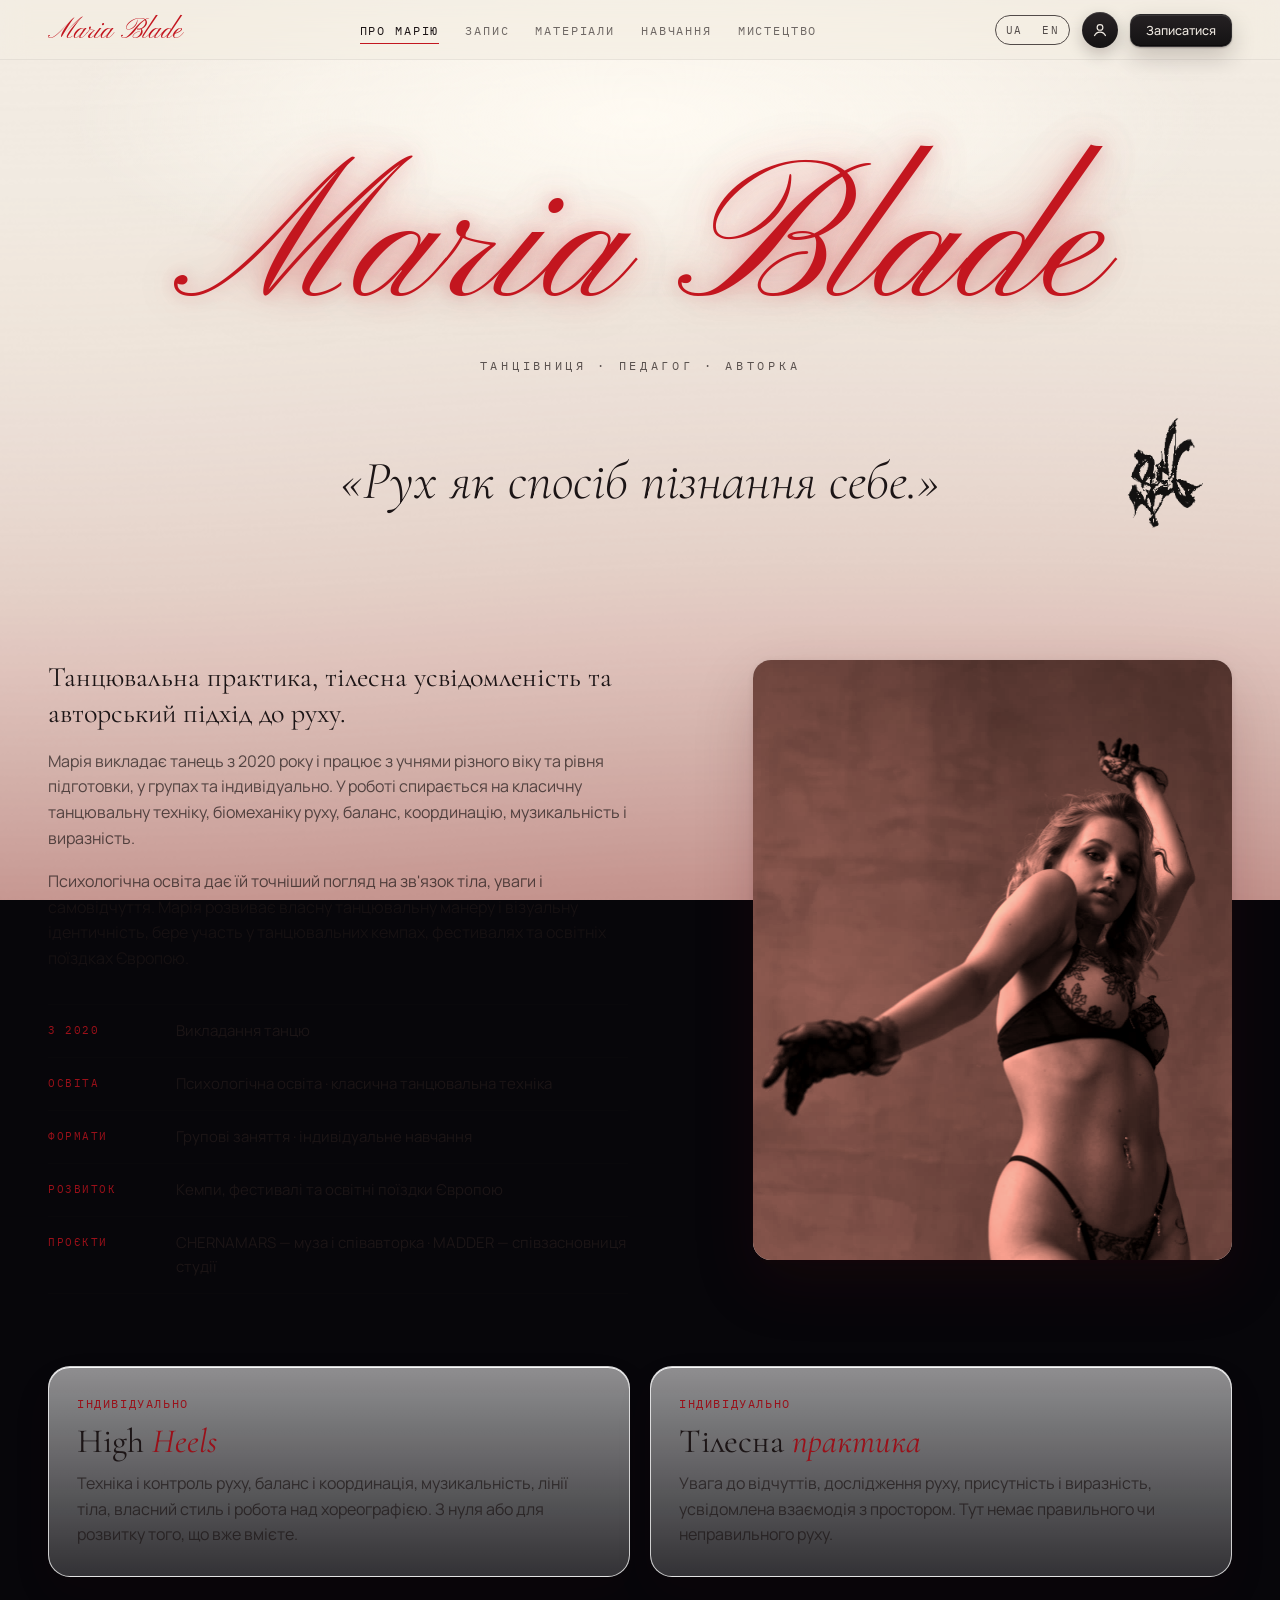
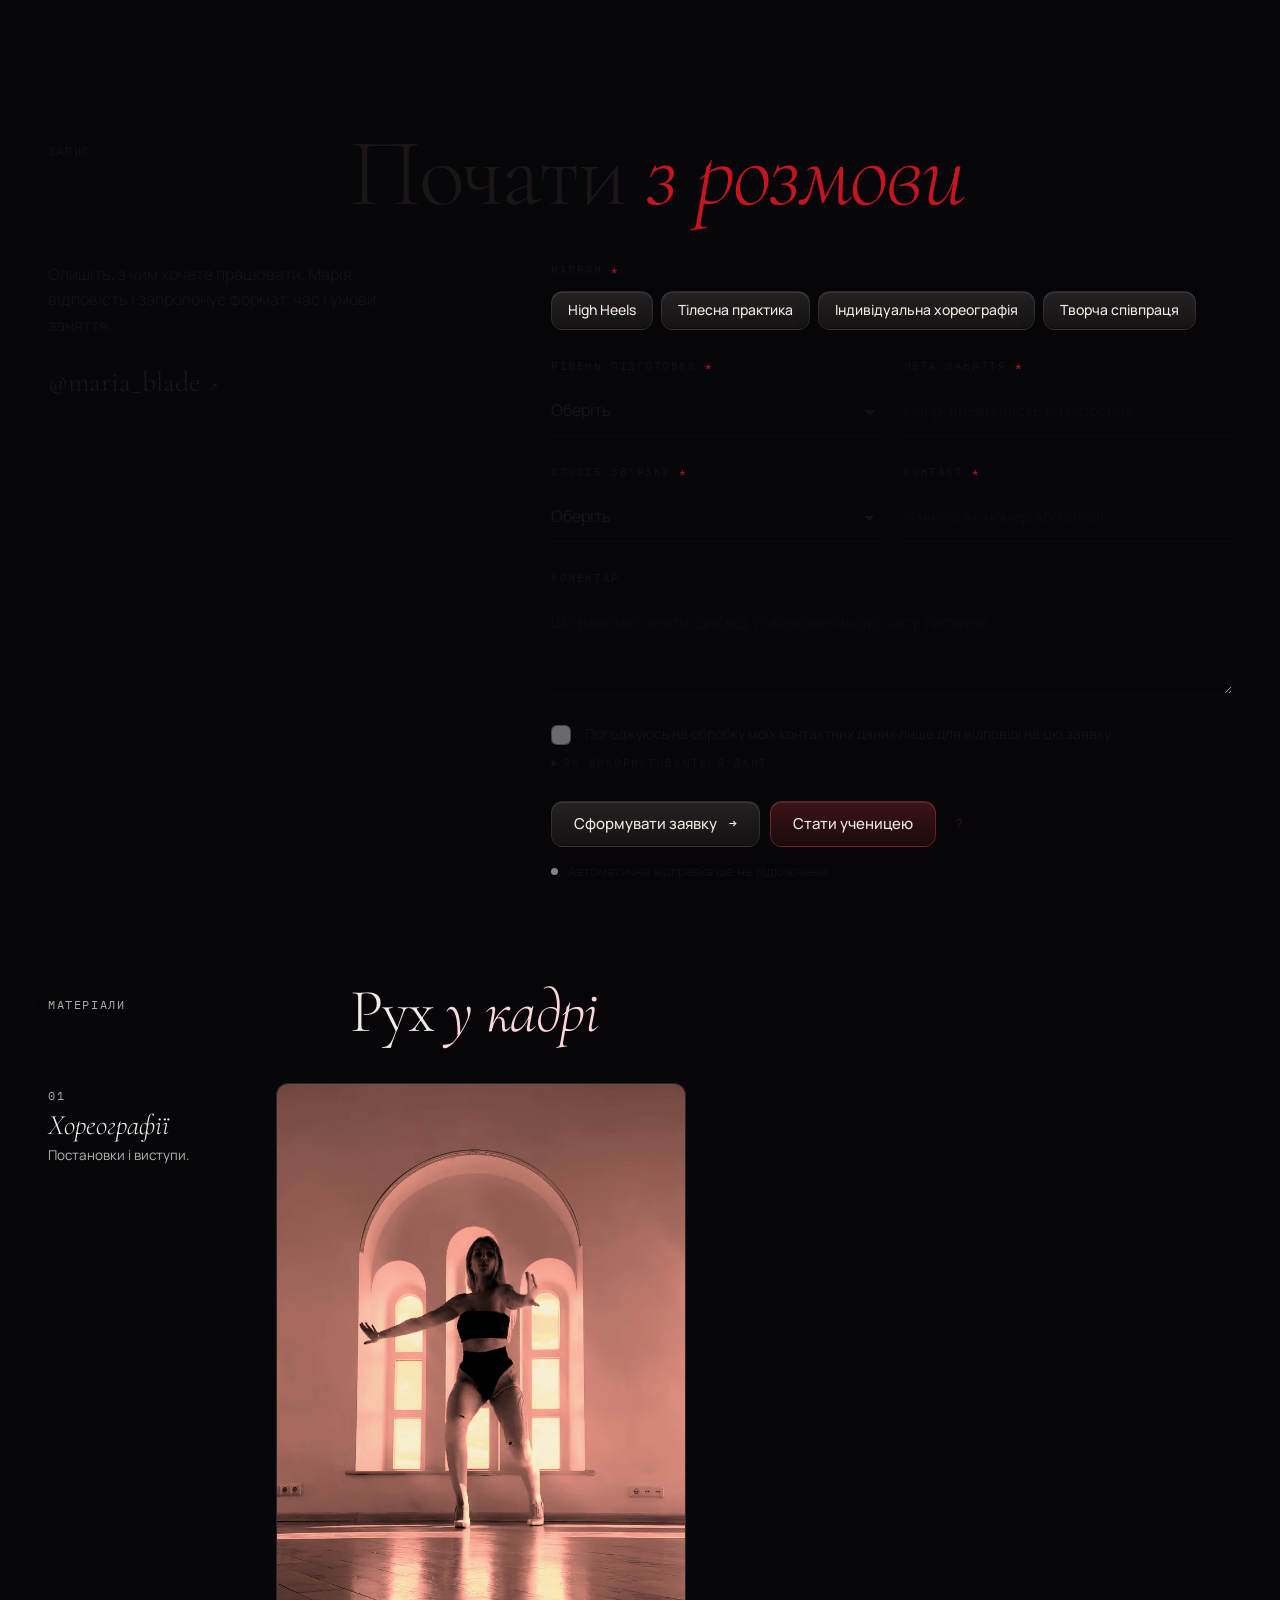
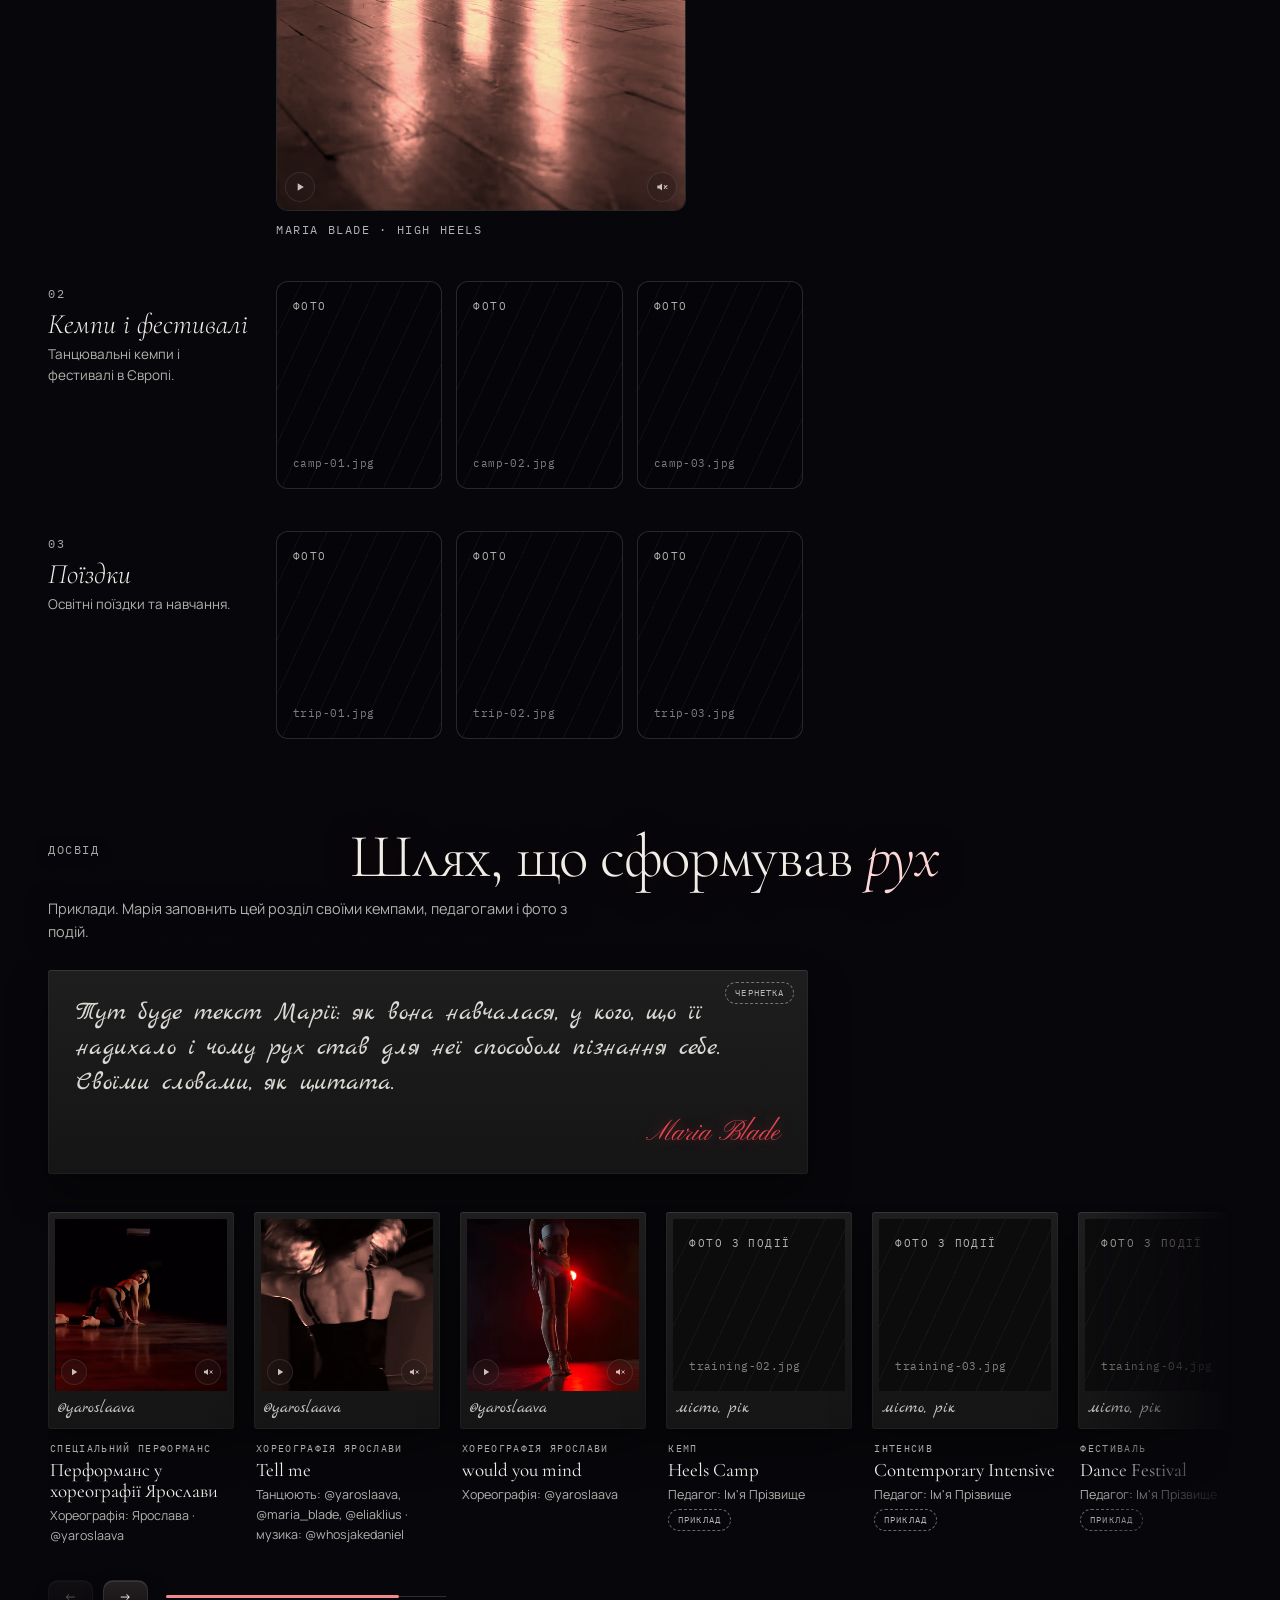
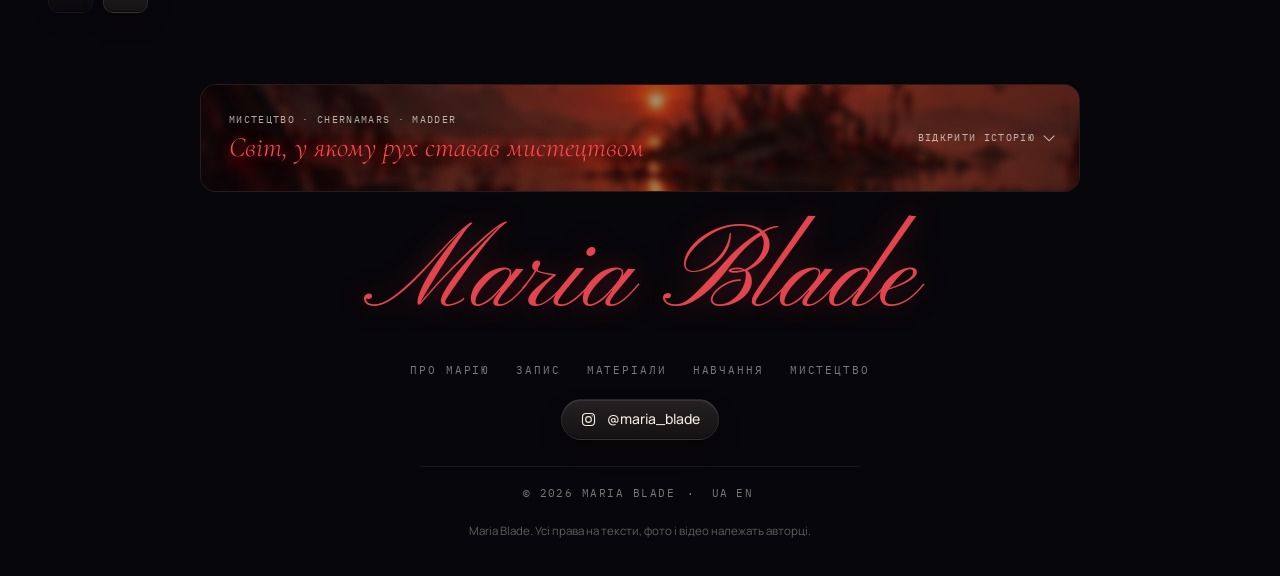
==== uk/index.html @ 369a650c "Port the prototype to a static bilingual site (/uk/, /en/) Splits the single-page prototype into two" ====
<!doctype html>
<html lang="uk">
<head>
<meta charset="utf-8">
<meta name="viewport" content="width=device-width,initial-scale=1,viewport-fit=cover">
<title>Maria Blade — рух як спосіб пізнання себе</title>
<meta name="description" content="Maria Blade — танцювальна практика, High Heels, тілесна усвідомленість та авторський підхід до руху.">
<link rel="canonical" href="https://mariablade.com/uk/">
<link rel="alternate" hreflang="uk" href="https://mariablade.com/uk/">
<link rel="alternate" hreflang="en" href="https://mariablade.com/en/">
<link rel="alternate" hreflang="x-default" href="https://mariablade.com/uk/">
<meta property="og:type" content="website">
<meta property="og:site_name" content="Maria Blade">
<meta property="og:title" content="Maria Blade — рух як спосіб пізнання себе">
<meta property="og:description" content="Танцювальна практика, High Heels, тілесна усвідомленість та авторський підхід до руху.">
<meta property="og:image" content="https://mariablade.com/assets/images/portrait.jpg">
<meta property="og:url" content="https://mariablade.com/uk/">
<meta property="og:locale" content="uk_UA">
<meta property="og:locale:alternate" content="en_US">
<meta name="twitter:card" content="summary_large_image">
<link rel="icon" href="/favicon.svg" type="image/svg+xml">
<link rel="alternate icon" href="/favicon.ico">
<link rel="apple-touch-icon" href="/apple-touch-icon.png">
<link rel="manifest" href="/site.webmanifest">
<link rel="preconnect" href="https://fonts.googleapis.com">
<link rel="preconnect" href="https://fonts.gstatic.com" crossorigin>
<link rel="stylesheet" href="https://fonts.googleapis.com/css2?family=Pinyon+Script&family=Marck+Script&family=Cormorant+Garamond:ital,wght@0,300;0,400;0,500;1,300;1,400&family=Manrope:wght@300;400;500;600&family=IBM+Plex+Mono:wght@400;500&display=swap">
<link rel="stylesheet" href="/assets/css/style.css">
<script>document.documentElement.classList.add("js-loading");setTimeout(function(){var d=document.documentElement;if(d.classList.contains("js-loading")){d.classList.remove("js-loading");d.classList.add("loaded");}},6500);</script>
</head>
<body>
<div class="loader" id="loader" aria-hidden="true"><div class="ld-name">Maria Blade</div><div class="ld-sub">The body as an art form</div><div class="ld-line"><i></i></div></div>
<div id="bg" aria-hidden="true"><canvas id="bgc"></canvas></div>
<a class="skip" href="#main">Перейти до змісту</a>

<header class="nav" id="nav" data-tone="light">
  <div class="wrap">
    <a class="brand" href="#top">Maria Blade</a>
    <nav aria-label="Головна навігація">
      <ul id="menu">
        <li><a href="#about">Про Марію</a></li>
        <li><a href="#booking">Запис</a></li>
        <li><a href="#materials">Матеріали</a></li>
        <li><a href="#training">Навчання</a></li>
        <li><a href="#art">Мистецтво</a></li>
      </ul>
    </nav>
    <div class="nav-right">
      <div class="lang" role="group" aria-label="Language">
        <a href="/uk/" aria-current="true">UA</a>
        <a href="/en/" aria-current="false">EN</a>
      </div>
      <button class="avatar-btn" id="avatarBtn" type="button" aria-haspopup="dialog" aria-label="Акаунт"></button>
      <a class="glass sm cta-glow" href="#booking"><span class="long">Записатися</span><span class="short">Запис</span></a>
      <button class="menu-btn" id="menuBtn" type="button" aria-expanded="false" aria-controls="menu" aria-label="Меню"><span></span><span></span></button>
    </div>
  </div>
</header>

<main id="main">
  <!-- IVORY -->
  <div class="z-ivory" id="top">
    <section class="hero" aria-labelledby="h-name">
      <div class="wrap">
        <h1 class="name" id="h-name" data-text="Maria Blade">Maria Blade</h1>
        <p class="tagline">Танцівниця · педагог · авторка</p>
      </div>
    </section>

    <section class="about" id="about" aria-labelledby="h-name">
      <div class="wrap about-grid">
        <p class="quote">«Рух як спосіб пізнання себе.»</p>
        <img class="sigil" src="/assets/images/sigil.png" width="243" height="341" alt="" aria-hidden="true">
        <div class="bio">
          <p class="lead-p">Танцювальна практика, тілесна усвідомленість та авторський підхід до руху.</p>
          <p>Марія викладає танець з 2020 року і працює з учнями різного віку та рівня підготовки, у групах та індивідуально. У роботі спирається на класичну танцювальну техніку, біомеханіку руху, баланс, координацію, музикальність і виразність.</p>
          <p>Психологічна освіта дає їй точніший погляд на зв'язок тіла, уваги і самовідчуття. Марія розвиває власну танцювальну манеру і візуальну ідентичність, бере участь у танцювальних кемпах, фестивалях та освітніх поїздках Європою.</p>
        </div>
        <figure class="portrait"><img class="tint" src="/assets/images/portrait.jpg?v=2" width="960" height="1200" loading="lazy" alt="Марія в танцювальній позі, одна рука піднята над головою, друга витягнута вбік, на руках мереживні рукавички"></figure>
        <dl class="facts">
          <div><dt>з 2020</dt><dd>Викладання танцю</dd></div>
          <div><dt>Освіта</dt><dd>Психологічна освіта · класична танцювальна техніка</dd></div>
          <div><dt>Формати</dt><dd>Групові заняття · індивідуальне навчання</dd></div>
          <div><dt>Розвиток</dt><dd>Кемпи, фестивалі та освітні поїздки Європою</dd></div>
          <div><dt>Проєкти</dt><dd>CHERNAMARS — муза і співавторка · MADDER — співзасновниця студії</dd></div>
        </dl>
        <div class="practices">
          <article class="practice">
            <span class="mono" style="color:var(--scarlet-deep)">Індивідуально</span>
            <h3>High <em>Heels</em></h3>
            <p>Техніка і контроль руху, баланс і координація, музикальність, лінії тіла, власний стиль і робота над хореографією. З нуля або для розвитку того, що вже вмієте.</p>
          </article>
          <article class="practice">
            <span class="mono" style="color:var(--scarlet-deep)">Індивідуально</span>
            <h3>Тілесна <em>практика</em></h3>
            <p>Увага до відчуттів, дослідження руху, присутність і виразність, усвідомлена взаємодія з простором. Тут немає правильного чи неправильного руху.</p>
          </article>
        </div>
      </div>
    </section>

    <section class="booking" id="booking" aria-labelledby="h-book">
      <div class="wrap">
        <div class="head">
          <span class="mono">Запис</span>
          <h2 id="h-book">Почати <em>з розмови</em></h2>
        </div>
        <div class="book-grid">
          <aside class="book-side">
            <p>Опишіть, з чим хочете працювати. Марія відповість і запропонує формат, час і умови заняття.</p>
            <a class="ig" href="https://www.instagram.com/maria_blade/" target="_blank" rel="noopener">@maria_blade <span class="mono">↗</span></a>
            <div class="revs" id="pubRevs" hidden></div>
          </aside>
          <div class="book-form">
            <form id="bookForm" novalidate>
              <fieldset class="field" id="f-direction">
                <legend><span>Напрям</span> <span class="req">*</span></legend>
                <div class="chips">
                  <label><input type="radio" name="direction" id="dir-heels" value="heels"><span class="glass">High Heels</span></label>
                  <label><input type="radio" name="direction" id="dir-body" value="body"><span class="glass">Тілесна практика</span></label>
                  <label><input type="radio" name="direction" id="dir-choreo" value="choreo"><span class="glass">Індивідуальна хореографія</span></label>
                  <label><input type="radio" name="direction" id="dir-collab" value="collab"><span class="glass">Творча співпраця</span></label>
                </div>
                <div class="err" id="e-direction" role="alert"></div>
              </fieldset>
              <div class="row2">
                <div class="field" id="f-level">
                  <label class="lbl" for="level"><span>Рівень підготовки</span> <span class="req">*</span></label>
                  <select id="level" name="level">
                    <option value="">Оберіть</option>
                    <option value="zero">Починаю з нуля</option>
                    <option value="some">Є трохи досвіду</option>
                    <option value="exp">Танцюю регулярно</option>
                    <option value="pro">Професійно</option>
                  </select>
                  <div class="err" id="e-level" role="alert"></div>
                </div>
                <div class="field" id="f-goal">
                  <label class="lbl" for="goal"><span>Мета заняття</span> <span class="req">*</span></label>
                  <input type="text" id="goal" name="goal" maxlength="160" autocomplete="off" placeholder="Напр. впевненість на підборах">
                  <div class="err" id="e-goal" role="alert"></div>
                </div>
              </div>
              <div class="row2">
                <div class="field" id="f-method">
                  <label class="lbl" for="method"><span>Спосіб зв'язку</span> <span class="req">*</span></label>
                  <select id="method" name="method">
                    <option value="">Оберіть</option>
                    <option value="instagram">Instagram</option>
                    <option value="telegram">Telegram</option>
                    <option value="whatsapp">WhatsApp</option>
                    <option value="email">Email</option>
                  </select>
                  <div class="err" id="e-method" role="alert"></div>
                </div>
                <div class="field" id="f-contact">
                  <label class="lbl" for="contact"><span>Контакт</span> <span class="req">*</span></label>
                  <input type="text" id="contact" name="contact" maxlength="120" autocomplete="off" placeholder="@нікнейм, номер або email">
                  <div class="err" id="e-contact" role="alert"></div>
                </div>
              </div>
              <div class="field" id="f-comment">
                <label class="lbl" for="comment">Коментар</label>
                <textarea id="comment" name="comment" maxlength="1000" rows="3" placeholder="Що важливо знати: досвід, побажання щодо часу, питання"></textarea>
              </div>
              <div class="field" id="f-consent">
                <label class="consent" for="consent">
                  <input type="checkbox" id="consent" name="consent">
                  <span>Погоджуюсь на обробку моїх контактних даних лише для відповіді на цю заявку.</span>
                </label>
                <details class="privacy"><summary>Як використовуються дані</summary><p>Форма збирає тільки те, що потрібно для відповіді: напрям, рівень, мету, контакт і коментар. Дані не передаються третім особам і не використовуються для розсилок.</p></details>
                <div class="err" id="e-consent" role="alert"></div>
              </div>
              <div class="form-foot">
                <div class="foot-btns">
                  <button class="glass" type="submit" id="submitBtn"><span>Сформувати заявку</span><span class="arr">→</span></button>
                  <span class="join">
                    <button class="glass join-btn" type="button" id="joinBtn"><span>Стати ученицею</span></button>
                    <button class="q-btn" type="button" id="joinQ" aria-expanded="false" aria-controls="joinInfo" aria-label="Що означає бути ученицею">?</button>
                  </span>
                </div>
                <span class="status-note"><i></i><span>Автоматична відправка ще не підключена</span></span>
                <div class="join-info" id="joinInfo" hidden>
                  <h4>Що означає бути ученицею Марії</h4>
                  <ul>
                    <li>Бути частиною дружнього колективу, де танець вивчають як спосіб самовираження душі й тіла.</li>
                    <li>Доступ до навчальних матеріалів Марії: кожен матеріал вона відкриває особисто.</li>
                    <li>Особистий профіль з історією занять, швидкий запис на вільні дати і прямий зв'язок з Марією.</li>
                  </ul>
                </div>
              </div>
            </form>
            <div class="result" id="result" hidden tabindex="-1" aria-live="polite">
              <span class="mono" style="color:var(--scarlet-deep)">Заявку сформовано · не відправлено</span>
              <h3>Залишився один крок</h3>
              <p>Канал доставки заявок ще налаштовується.</p>
              <pre id="msg"></pre>
              <div class="acts">
                <button class="glass" type="button" id="copyBtn">Скопіювати текст</button>
                <a class="glass" href="https://www.instagram.com/maria_blade/" target="_blank" rel="noopener">Відкрити Instagram</a>
                <button class="glass" type="button" id="editBtn">Змінити заявку</button>
                <span class="copied" id="copied" aria-live="polite"></span>
              </div>
            </div>
          </div>
        </div>
      </div>
    </section>
  </div>

  <!-- BLOOD -->
  <section class="materials z-blood soak" id="materials" aria-labelledby="h-mat">
    <div class="wrap">
      <div class="head sm">
        <span class="mono">Матеріали</span>
        <h2 id="h-mat">Рух <em>у кадрі</em></h2>
      </div>

      <div class="group">
        <div class="g-head"><span class="mono" style="opacity:.7">01</span><h3>Хореографії</h3><p>Постановки і виступи.</p></div>
        <div class="g-body vids">
          <figure>
            <div class="frame v916 vid">
              <div class="ph"><span class="mono">Відео</span><span class="mono file">dance-heels.mp4</span></div>
              <video muted loop playsinline preload="metadata" class="tint" poster="/assets/images/dance-heels-poster.jpg" aria-label="Марія танцює High Heels у залі з арковими вікнами">
                <source src="/assets/video/dance-heels.mp4" type="video/mp4">
                <source src="/assets/video/dance-heels.webm" type="video/webm">
              </video>
              <div class="vid-ui"><button type="button" class="vbtn" data-act="play" aria-label="Пауза"><svg class="i-a" viewBox="0 0 24 24" aria-hidden="true"><path fill="currentColor" d="M8 5.5v13l10.5-6.5z"/></svg><svg class="i-b" viewBox="0 0 24 24" aria-hidden="true"><path fill="currentColor" d="M7 5h3.5v14H7zM13.5 5H17v14h-3.5z"/></svg></button><button type="button" class="vbtn" data-act="sound" aria-label="Увімкнути звук"><svg class="i-a" viewBox="0 0 24 24" fill="none" stroke="currentColor" stroke-width="1.8" stroke-linecap="round" aria-hidden="true"><path d="M4 9.5v5h3.5L12 18V6L7.5 9.5z" fill="currentColor" stroke="none"/><path d="M16 9.5l4.5 5M20.5 9.5l-4.5 5"/></svg><svg class="i-b" viewBox="0 0 24 24" fill="none" stroke="currentColor" stroke-width="1.8" stroke-linecap="round" aria-hidden="true"><path d="M4 9.5v5h3.5L12 18V6L7.5 9.5z" fill="currentColor" stroke="none"/><path d="M15.5 9a4 4 0 010 6M18 6.5a7.5 7.5 0 010 11"/></svg></button></div>
            </div>
            <figcaption class="cap"><span class="mono">Maria Blade · High Heels</span></figcaption>
          </figure>
        </div>
      </div>

      <div class="group">
        <div class="g-head"><span class="mono" style="opacity:.7">02</span><h3>Кемпи і фестивалі</h3><p>Танцювальні кемпи і фестивалі в Європі.</p></div>
        <div class="g-body photos">
          <figure class="frame p1"><img src="/assets/images/camp-01.jpg" alt="" loading="lazy"><div class="ph"><span class="mono">Фото</span><span class="mono file">camp-01.jpg</span></div></figure>
          <figure class="frame p2"><img src="/assets/images/camp-02.jpg" alt="" loading="lazy"><div class="ph"><span class="mono">Фото</span><span class="mono file">camp-02.jpg</span></div></figure>
          <figure class="frame p3"><img src="/assets/images/camp-03.jpg" alt="" loading="lazy"><div class="ph"><span class="mono">Фото</span><span class="mono file">camp-03.jpg</span></div></figure>
        </div>
      </div>

      <div class="group">
        <div class="g-head"><span class="mono" style="opacity:.7">03</span><h3>Поїздки</h3><p>Освітні поїздки та навчання.</p></div>
        <div class="g-body photos">
          <figure class="frame p2"><img src="/assets/images/trip-01.jpg" alt="" loading="lazy"><div class="ph"><span class="mono">Фото</span><span class="mono file">trip-01.jpg</span></div></figure>
          <figure class="frame p1"><img src="/assets/images/trip-02.jpg" alt="" loading="lazy"><div class="ph"><span class="mono">Фото</span><span class="mono file">trip-02.jpg</span></div></figure>
          <figure class="frame p3"><img src="/assets/images/trip-03.jpg" alt="" loading="lazy"><div class="ph"><span class="mono">Фото</span><span class="mono file">trip-03.jpg</span></div></figure>
        </div>
      </div>
    </div>
  </section>

  <section class="training z-blood" id="training" aria-labelledby="h-train">
    <div class="wrap">
      <div class="head sm">
        <span class="mono">Досвід</span>
        <h2 id="h-train">Шлях, що сформував <em>рух</em></h2>
      </div>
      <p class="train-note">Приклади. Марія заповнить цей розділ своїми кемпами, педагогами і фото з подій.</p>
      <figure class="pol-quote"><span class="ex">чернетка</span><blockquote>Тут буде текст Марії: як вона навчалася, у кого, що її надихало і чому рух став для неї способом пізнання себе. Своїми словами, як цитата.</blockquote><figcaption>Maria Blade</figcaption></figure>
      <ul class="ribbon" id="ribbon" tabindex="0" aria-label="Досвід: стрічка подій">
          <li class="pol-card">
            <figure class="polaroid">
              <div class="pol-photo frame vid">
                <div class="ph"><span class="mono">Відео</span><span class="mono file">hero.mp4</span></div>
                <video muted loop playsinline preload="metadata" poster="/assets/images/hero-poster.jpg" aria-label="Марія танцює в партері на темній сцені з червоним світлом">
                  <source src="/assets/video/hero.mp4" type="video/mp4">
                  <source src="/assets/video/hero.webm" type="video/webm">
                </video>
                <div class="vid-ui"><button type="button" class="vbtn" data-act="play" aria-label="Пауза"><svg class="i-a" viewBox="0 0 24 24" aria-hidden="true"><path fill="currentColor" d="M8 5.5v13l10.5-6.5z"/></svg><svg class="i-b" viewBox="0 0 24 24" aria-hidden="true"><path fill="currentColor" d="M7 5h3.5v14H7zM13.5 5H17v14h-3.5z"/></svg></button><button type="button" class="vbtn" data-act="sound" aria-label="Увімкнути звук"><svg class="i-a" viewBox="0 0 24 24" fill="none" stroke="currentColor" stroke-width="1.8" stroke-linecap="round" aria-hidden="true"><path d="M4 9.5v5h3.5L12 18V6L7.5 9.5z" fill="currentColor" stroke="none"/><path d="M16 9.5l4.5 5M20.5 9.5l-4.5 5"/></svg><svg class="i-b" viewBox="0 0 24 24" fill="none" stroke="currentColor" stroke-width="1.8" stroke-linecap="round" aria-hidden="true"><path d="M4 9.5v5h3.5L12 18V6L7.5 9.5z" fill="currentColor" stroke="none"/><path d="M15.5 9a4 4 0 010 6M18 6.5a7.5 7.5 0 010 11"/></svg></button></div>
              </div>
              <figcaption class="pol-hand">@yaroslaava</figcaption>
            </figure>
            <div class="pol-meta"><span class="mono">Спеціальний перформанс</span><h3>Перформанс у хореографії Ярослави</h3><p>Хореографія: Ярослава · @yaroslaava</p></div>
          </li>
          <li class="pol-card">
            <figure class="polaroid">
              <div class="pol-photo frame vid">
                <div class="ph"><span class="mono">Відео</span><span class="mono file">tell-me.mp4</span></div>
                <video muted loop playsinline preload="none" class="tint" poster="/assets/images/tell-me-poster.jpg" aria-label="Тріо танцює хореографію Ярослави в залі з теплим світлом">
                  <source src="/assets/video/tell-me.mp4" type="video/mp4">
                  <source src="/assets/video/tell-me.webm" type="video/webm">
                </video>
                <div class="vid-ui"><button type="button" class="vbtn" data-act="play" aria-label="Пауза"><svg class="i-a" viewBox="0 0 24 24" aria-hidden="true"><path fill="currentColor" d="M8 5.5v13l10.5-6.5z"/></svg><svg class="i-b" viewBox="0 0 24 24" aria-hidden="true"><path fill="currentColor" d="M7 5h3.5v14H7zM13.5 5H17v14h-3.5z"/></svg></button><button type="button" class="vbtn" data-act="sound" aria-label="Увімкнути звук"><svg class="i-a" viewBox="0 0 24 24" fill="none" stroke="currentColor" stroke-width="1.8" stroke-linecap="round" aria-hidden="true"><path d="M4 9.5v5h3.5L12 18V6L7.5 9.5z" fill="currentColor" stroke="none"/><path d="M16 9.5l4.5 5M20.5 9.5l-4.5 5"/></svg><svg class="i-b" viewBox="0 0 24 24" fill="none" stroke="currentColor" stroke-width="1.8" stroke-linecap="round" aria-hidden="true"><path d="M4 9.5v5h3.5L12 18V6L7.5 9.5z" fill="currentColor" stroke="none"/><path d="M15.5 9a4 4 0 010 6M18 6.5a7.5 7.5 0 010 11"/></svg></button></div>
              </div>
              <figcaption class="pol-hand">@yaroslaava</figcaption>
            </figure>
            <div class="pol-meta"><span class="mono">Хореографія Ярослави</span><h3>Tell me</h3><p>Танцюють: @yaroslaava, @maria_blade, @eliaklius · музика: @whosjakedaniel</p></div>
          </li>
          <li class="pol-card">
            <figure class="polaroid">
              <div class="pol-photo frame vid">
                <div class="ph"><span class="mono">Відео</span><span class="mono file">would-you-mind.mp4</span></div>
                <video muted loop playsinline preload="none" poster="/assets/images/would-you-mind-poster.jpg" aria-label="Хореографія Ярослави на темній сцені в червоному світлі">
                  <source src="/assets/video/would-you-mind.mp4" type="video/mp4">
                  <source src="/assets/video/would-you-mind.webm" type="video/webm">
                </video>
                <div class="vid-ui"><button type="button" class="vbtn" data-act="play" aria-label="Пауза"><svg class="i-a" viewBox="0 0 24 24" aria-hidden="true"><path fill="currentColor" d="M8 5.5v13l10.5-6.5z"/></svg><svg class="i-b" viewBox="0 0 24 24" aria-hidden="true"><path fill="currentColor" d="M7 5h3.5v14H7zM13.5 5H17v14h-3.5z"/></svg></button><button type="button" class="vbtn" data-act="sound" aria-label="Увімкнути звук"><svg class="i-a" viewBox="0 0 24 24" fill="none" stroke="currentColor" stroke-width="1.8" stroke-linecap="round" aria-hidden="true"><path d="M4 9.5v5h3.5L12 18V6L7.5 9.5z" fill="currentColor" stroke="none"/><path d="M16 9.5l4.5 5M20.5 9.5l-4.5 5"/></svg><svg class="i-b" viewBox="0 0 24 24" fill="none" stroke="currentColor" stroke-width="1.8" stroke-linecap="round" aria-hidden="true"><path d="M4 9.5v5h3.5L12 18V6L7.5 9.5z" fill="currentColor" stroke="none"/><path d="M15.5 9a4 4 0 010 6M18 6.5a7.5 7.5 0 010 11"/></svg></button></div>
              </div>
              <figcaption class="pol-hand">@yaroslaava</figcaption>
            </figure>
            <div class="pol-meta"><span class="mono">Хореографія Ярослави</span><h3>would you mind</h3><p>Хореографія: @yaroslaava</p></div>
          </li>
          <li class="pol-card">
            <figure class="polaroid"><div class="pol-photo frame"><img src="/assets/images/training-02.jpg" alt="" loading="lazy"><div class="ph"><span class="mono">Фото з події</span><span class="mono file">training-02.jpg</span></div></div><figcaption class="pol-hand">місто, рік</figcaption></figure>
            <div class="pol-meta"><span class="mono">Кемп</span><h3>Heels Camp</h3><p>Педагог: Ім'я Прізвище</p><span class="ex">приклад</span></div>
          </li>
          <li class="pol-card">
            <figure class="polaroid"><div class="pol-photo frame"><img src="/assets/images/training-03.jpg" alt="" loading="lazy"><div class="ph"><span class="mono">Фото з події</span><span class="mono file">training-03.jpg</span></div></div><figcaption class="pol-hand">місто, рік</figcaption></figure>
            <div class="pol-meta"><span class="mono">Інтенсив</span><h3>Contemporary Intensive</h3><p>Педагог: Ім'я Прізвище</p><span class="ex">приклад</span></div>
          </li>
          <li class="pol-card">
            <figure class="polaroid"><div class="pol-photo frame"><img src="/assets/images/training-04.jpg" alt="" loading="lazy"><div class="ph"><span class="mono">Фото з події</span><span class="mono file">training-04.jpg</span></div></div><figcaption class="pol-hand">місто, рік</figcaption></figure>
            <div class="pol-meta"><span class="mono">Фестиваль</span><h3>Dance Festival</h3><p>Педагог: Ім'я Прізвище</p><span class="ex">приклад</span></div>
          </li>
          <li class="pol-card">
            <figure class="polaroid"><div class="pol-photo frame"><img src="/assets/images/training-05.jpg" alt="" loading="lazy"><div class="ph"><span class="mono">Фото з події</span><span class="mono file">training-05.jpg</span></div></div><figcaption class="pol-hand">місто, рік</figcaption></figure>
            <div class="pol-meta"><span class="mono">Майстер-клас</span><h3>Floor Work Masterclass</h3><p>Педагог: Ім'я Прізвище</p><span class="ex">приклад</span></div>
          </li>
      </ul>
      <div class="ribbon-ctl">
        <button type="button" class="glass sm" id="rbPrev" aria-label="Назад">←</button>
        <button type="button" class="glass sm" id="rbNext" aria-label="Далі">→</button>
        <span class="ribbon-bar" aria-hidden="true"><i id="rbBar"></i></span>
      </div>
    </div>
  </section>


  <!-- COSMOS -->
  <div class="cosmos z-cosmos">
    <section class="art" id="art" aria-labelledby="bandTitle">
      <div class="wrap">
        <div class="art-card" id="artCard">
        <button class="band" id="band" type="button" aria-expanded="false" aria-controls="artPanel">
          <span class="band-bg" id="bandBg" aria-hidden="true"></span>
          <span class="band-in">
            <span class="band-txt"><span class="mono">Мистецтво · CHERNAMARS · MADDER</span>
            <span class="band-title" id="bandTitle">Світ, у якому рух ставав мистецтвом</span></span>
            <span class="band-hint mono"><span id="bandHint">Відкрити історію</span><i></i></span>
          </span>
        </button>
        <div class="panel" id="artPanel">
          <div class="panel-clip">
            <div class="panel-in">
              <div class="story">
                <div class="story-text">
                  <p class="lead-p">Марія була музою і співавторкою мистецтва CHERNAMARS, а згодом стала співзасновницею студії MADDER.</p>
                  <p>CHERNAMARS — художній всесвіт марсіанського футуризму. Разом з автором проєкту Марія уявляла, яким може бути той світ: його люди, їхні вірування і філософія, мистецтво, танці і сам спосіб рухатися. Частина цієї візуальної мови живе на її тілі, у татуюваннях, кожне з яких має власний унікальний дизайн.</p>
                  <p>У студії MADDER концепція отримувала тіло в реальному світі: перформанси, татуювання, підготовка проєктів і системна робота над тим, щоб ідея ставала дедалі відчутнішою. Червоне і чорне, чуттєвість, відчуття гармонії, природи і духовного виміру людини: смак Марії багато в чому визначив характер цих проєктів.</p>
                  <p>Цей досвід став для неї творчою школою: мислити образом і системою одночасно та працювати з концепцією, простором і тілом як з єдиним матеріалом.</p>
                </div>
                <ul class="thumbs" aria-label="Фото з проєктів">
                  <li><button type="button" class="thumb" data-full="/assets/images/chapter-01.jpg" data-i="0"><img src="/assets/images/chapter-01-thumb.jpg" width="480" height="714" loading="lazy" alt="Марія на колінах на червоному тлі, тіло вкрите чорно-червоним гримом, навколо чорні волокна, схожі на крила"><span class="mono">01</span></button></li>
                  <li><button type="button" class="thumb" data-full="/assets/images/chapter-02.jpg" data-i="1"><img src="/assets/images/chapter-02-thumb.jpg" width="480" height="640" loading="lazy" alt="Колаж: Марія з татуюваннями серед червоних рослин під марсіанським небом з двома місяцями"><span class="mono">02</span></button></li>
                  <li><button type="button" class="thumb" data-full="/assets/images/chapter-03.jpg" data-i="2"><img src="/assets/images/chapter-03-thumb.jpg" width="480" height="640" loading="lazy" alt="Марія в чорній скульптурній масці з шипами на червоному тлі, над нею логотип MADDER"><span class="mono">03</span></button></li>
                </ul>
                <div class="grew">
                  <span class="mono">Що виросло з цього досвіду</span>
                  <div class="genres"><span>модні вистави</span><span>постановка шоу</span><span>інсталяції з рухом тіла</span><span>філософське дослідження пластики</span></div>
                  <p>З цими ідеями Марія відкрита до творчих колаборацій.</p>
                  <a class="glass" href="#booking" id="collabLink"><span>Обговорити співпрацю</span><span class="arr">→</span></a>
                </div>
              </div>
            </div>
          </div>
        </div>
        </div>
        <dialog class="lb" id="lb">
          <figure><img id="lbImg" alt=""><figcaption id="lbCap"></figcaption></figure>
          <div class="lb-ui">
            <button type="button" class="glass sm" id="lbPrev" aria-label="Попереднє фото">←</button>
            <span class="mono" id="lbNum">1 / 3</span>
            <button type="button" class="glass sm" id="lbNext" aria-label="Наступне фото">→</button>
            <button type="button" class="glass sm" id="lbClose">Закрити</button>
          </div>
        </dialog>
      </div>
    </section>

    <footer>
      <div class="wrap foot">
        <p class="foot-name">Maria Blade</p>
        <nav class="foot-nav" aria-label="Навігація">
          <a href="#about">Про Марію</a>
          <a href="#booking">Запис</a>
          <a href="#materials">Матеріали</a>
          <a href="#training">Навчання</a>
          <a href="#art">Мистецтво</a>
        </nav>
        <a class="glass ig-btn" href="https://www.instagram.com/maria_blade/" target="_blank" rel="noopener">
          <svg viewBox="0 0 24 24" fill="none" stroke="currentColor" stroke-width="1.6" aria-hidden="true"><rect x="3.5" y="3.5" width="17" height="17" rx="5"/><circle cx="12" cy="12" r="4"/><circle cx="17.2" cy="6.8" r=".9" fill="currentColor" stroke="none"/></svg>
          <span>@maria_blade</span>
        </a>
        <div class="foot-meta">
          <span>© <span id="year">2026</span> Maria Blade</span><span aria-hidden="true">·</span>
          <span role="group" aria-label="Language"><a class="foot-lang" href="/uk/" aria-current="true">UA</a><a class="foot-lang" href="/en/" aria-current="false">EN</a></span>
        </div>
        <p class="proto">Maria Blade. Усі права на тексти, фото і відео належать авторці.</p>
      </div>
    </footer>
  </div>
</main>

<dialog class="dlg" id="acct" aria-labelledby="acctTitle"><div class="card mini dk"><button class="x-btn" type="button" data-a="close" aria-label="×"><svg viewBox="0 0 24 24" fill="none" stroke="currentColor" stroke-width="1.6" aria-hidden="true"><path d="M6 6l12 12M18 6L6 18"/></svg></button><div id="acctBody"></div></div></dialog>
<dialog class="dlg" id="prof"><div class="card sheet prof-sheet dk"><button class="x-btn" type="button" data-a="close" aria-label="×"><svg viewBox="0 0 24 24" fill="none" stroke="currentColor" stroke-width="1.6" aria-hidden="true"><path d="M6 6l12 12M18 6L6 18"/></svg></button><aside class="side" id="profSide"></aside><section class="main"><header class="main-head" id="profTitle"></header><div class="pane" id="profPane"></div></section></div></dialog>
<dialog class="dlg" id="adm"><div class="card sheet dk"><button class="x-btn" type="button" data-a="close" aria-label="×"><svg viewBox="0 0 24 24" fill="none" stroke="currentColor" stroke-width="1.6" aria-hidden="true"><path d="M6 6l12 12M18 6L6 18"/></svg></button><header class="sheet-head" id="admHead"></header><nav class="tabs" id="admTabs" role="tablist"></nav><div class="pane" id="admPane"></div></div></dialog>
<div class="toast" id="toast" role="status" aria-live="polite" hidden></div>

<script src="/assets/js/app.js"></script>
</body>
</html>
---- assets/css/style.css ----
:root{color-scheme:light;box-sizing:border-box;padding-top:env(safe-area-inset-top,0px);padding-bottom:env(safe-area-inset-bottom,0px)}
html{scroll-padding-top:env(safe-area-inset-top,0px)}
body{margin:0;padding:0;font:14px -apple-system,BlinkMacSystemFont,sans-serif;background:#fff;color:#000}
img{max-width:100%}
[hidden]:not([hidden=until-found i]){display:none!important}

/* Layout: one length of fabric. It starts as glowing ivory (name, about, booking),
   soaks through with blood while photos and videos pass (materials), and ends as
   black cosmos where the CHERNAMARS chapter lives. Glass controls float on top. */
:root{
  --ivory:#F3EEE4;
  --ivory-hi:#FFFBF3;
  --ink:#1C1516;
  --ink-soft:rgba(28,21,22,.7);
  --ink-line:rgba(28,21,22,.16);
  --scarlet:#C3161F;
  --scarlet-deep:#9A1019;
  --blood:#5E0A11;
  --cosmos:#07060A;
  --bone:#F0EDE7;
  --bone-soft:rgba(240,237,231,.74);
  --bone-line:rgba(240,237,231,.18);
  --ash:#88847F;
  --f-name:"Pinyon Script","Great Vibes",cursive;
  --f-display:"Cormorant Garamond",Garamond,"Times New Roman",serif;
  --f-body:"Manrope","Helvetica Neue",Arial,sans-serif;
  --f-mono:"IBM Plex Mono",ui-monospace,Menlo,monospace;
  --gut:max(16px, env(safe-area-inset-left, 0px));
  --gut-r:max(16px, env(safe-area-inset-right, 0px));
  --navbg:rgba(243,238,228,.62);
  color-scheme:light;
}
*{box-sizing:border-box}
[hidden]{display:none!important}
html{scroll-behavior:smooth;background:var(--cosmos)}
@media (prefers-reduced-motion:reduce){html{scroll-behavior:auto}*,*::before,*::after{animation:none!important;transition:none!important}}
body{position:relative;margin:0;background:transparent;color:var(--ink);font-family:var(--f-body);font-size:16px;line-height:1.6;-webkit-font-smoothing:antialiased;overflow-x:hidden;min-height:100%}
body::before{content:"";position:fixed;inset:0 0 auto;height:env(safe-area-inset-top,0px);z-index:60;background:var(--navbg)}
a{color:inherit}
::selection{background:var(--scarlet);color:var(--ivory)}
:focus-visible{outline:2px solid var(--scarlet);outline-offset:3px}
.wrap{max-width:1320px;margin:0 auto;padding-left:var(--gut);padding-right:var(--gut-r)}
@media (min-width:900px){.wrap{padding-left:max(48px, env(safe-area-inset-left,0px));padding-right:max(48px, env(safe-area-inset-right,0px))}}
.mono{font-family:var(--f-mono);font-size:11.5px;letter-spacing:.14em;text-transform:uppercase}
.skip{position:absolute;left:-999px;top:8px;background:var(--ink);color:var(--ivory);padding:10px 14px;z-index:100}
.skip:focus{left:16px}

/* LIVING BACKGROUND: a fixed WebGL ink field (after BLACK WATER) mapped to page depth.
   Zone colours below are the fallback when WebGL is unavailable. */
#bg{position:fixed;inset:0;z-index:-1;pointer-events:none;background:var(--ivory)}
#bg canvas{display:block;width:100%;height:100%}
.z-ivory{background:var(--ivory)}
.z-blood{background:var(--blood)}
.soak.z-blood{background:linear-gradient(to bottom,var(--ivory) 0,#c98580 24vh,var(--blood) 60vh)}
.z-cosmos{background:var(--cosmos)}
html.live .z-ivory,html.live .z-blood,html.live .soak.z-blood,html.live .z-cosmos{background:transparent}
.z-blood,.z-cosmos{color:var(--bone)}

/* DARK BUTTONS: quiet by default. On press the edges bend inward like an event horizon,
   a ring of light spins along the rim, and a drop of blood blooms and fills the button with glow. */
@property --spin{syntax:"<angle>";inherits:false;initial-value:0deg}
.glass{position:relative;overflow:hidden;isolation:isolate;display:inline-flex;align-items:center;justify-content:center;gap:12px;
  padding:13px 22px;border-radius:12px;font:500 15px/1.2 var(--f-body);color:#EFE9E1;text-decoration:none;cursor:pointer;
  --tint:linear-gradient(180deg,#252123,#141213);--edge:rgba(255,255,255,.09);
  --rims:inset 0 1px 0 rgba(255,255,255,.09),inset 0 -1px 0 rgba(0,0,0,.45);--drop:0 10px 24px rgba(20,4,6,.2),0 1px 2px rgba(20,4,6,.25);
  background:var(--tint);border:1px solid var(--edge);box-shadow:var(--rims),var(--drop);
  transition:transform .55s cubic-bezier(.34,1.56,.64,1),box-shadow .45s ease,border-color .3s,color .3s}
.glass:hover{border-color:rgba(255,255,255,.16);box-shadow:var(--rims),0 12px 28px rgba(20,4,6,.28),0 0 0 1px rgba(195,22,31,.14),0 0 18px rgba(195,22,31,.12)}
.glass:active{transform:scale(.96)}
.glass .arr{font-family:var(--f-mono);font-size:13px;transition:transform .35s cubic-bezier(.34,1.56,.64,1)}
.glass:hover .arr{transform:translateX(3px)}
.glass::before{content:"";position:absolute;inset:0;border-radius:inherit;padding:1.5px;pointer-events:none;z-index:1;opacity:0;
  background:conic-gradient(from var(--spin),rgba(255,70,70,0) 0deg,rgba(255,96,84,.95) 40deg,rgba(255,186,164,.65) 72deg,rgba(255,70,70,0) 120deg,rgba(255,70,70,0) 200deg,rgba(224,34,44,.85) 252deg,rgba(255,70,70,0) 304deg);
  -webkit-mask:linear-gradient(#000 0 0) content-box,linear-gradient(#000 0 0);-webkit-mask-composite:xor;mask-composite:exclude}
.glass::after{content:"";position:absolute;z-index:-1;left:var(--dx,50%);top:var(--dy,50%);width:14px;height:14px;border-radius:50%;pointer-events:none;
  background:radial-gradient(circle,#ff6a5c 0,#d3141f 30%,#8e0a13 60%,rgba(110,8,14,0) 72%);transform:translate(-50%,-50%) scale(0);opacity:0}
.glass.drop{animation:horizon .95s cubic-bezier(.3,.7,.2,1)}
.glass.drop::before{animation:ring 1s cubic-bezier(.2,.7,.2,1)}
.glass.drop::after{animation:bloodfill 1.6s cubic-bezier(.2,.75,.2,1) forwards}
@keyframes horizon{
  0%{transform:scale(1)}
  18%{transform:scale(.95,.9);box-shadow:inset 0 0 16px 6px rgba(0,0,0,.95),inset 0 0 2px 1px rgba(255,86,74,.55),var(--drop)}
  55%{transform:scale(1.02);box-shadow:var(--rims),0 0 28px rgba(214,24,34,.55),0 0 2px rgba(255,96,84,.85)}
  100%{transform:scale(1);box-shadow:var(--rims),var(--drop)}}
@keyframes ring{0%{opacity:0;--spin:0deg}15%{opacity:1}70%{opacity:.8}100%{opacity:0;--spin:560deg}}
@keyframes bloodfill{
  0%{transform:translate(-50%,-50%) scale(0);opacity:1;filter:blur(0)}
  40%{transform:translate(-50%,-50%) scale(30);opacity:1;filter:blur(2px)}
  72%{opacity:.85}
  100%{transform:translate(-50%,-50%) scale(36);opacity:0;filter:blur(9px)}}
.glass.sm{padding:8px 15px;font-size:12.5px;border-radius:10px}
.glass.mono-label{font-family:var(--f-mono);font-size:10.5px;letter-spacing:.12em;text-transform:uppercase;padding:7px 12px}

/* VIDEO CONTROLS: grey translucent icons inside the frame, pause left, sound right */
.vbtn{all:unset;box-sizing:border-box;pointer-events:auto;width:30px;height:30px;border-radius:50%;display:grid;place-items:center;cursor:pointer;
  background:rgba(30,28,29,.36);-webkit-backdrop-filter:blur(8px) saturate(140%);backdrop-filter:blur(8px) saturate(140%);color:rgba(240,237,231,.8);
  box-shadow:inset 0 0 0 1px rgba(255,255,255,.1);transition:background .25s,color .25s,transform .45s cubic-bezier(.34,1.56,.64,1)}
.vbtn:hover{background:rgba(30,28,29,.58);color:#fff;transform:scale(1.08)}
.vbtn:active{transform:scale(.9)}
.vbtn:focus-visible{outline:2px solid #F08A8F;outline-offset:2px}
.vbtn svg{width:14px;height:14px;display:block}
.vbtn .i-b{display:none}
.vbtn[data-on="true"] .i-a{display:none}
.vbtn[data-on="true"] .i-b{display:block}

/* LOADER: the name writes itself in, then the interface arrives */
.loader{display:none;position:fixed;inset:0;z-index:200;place-items:center;align-content:center;gap:26px;
  background:radial-gradient(60% 50% at 50% 45%,var(--ivory-hi) 0,var(--ivory) 72%)}
html.js-loading .loader,html.loaded .loader{display:grid}
html.loaded .loader{opacity:0;visibility:hidden;transition:opacity 1s ease,visibility 0s linear 1s}
/* lens focus: the name starts out of focus and the lens slowly finds it; the site then comes into focus */
.ld-name{font-family:var(--f-name);font-size:clamp(64px,12vw,168px);line-height:1.1;color:var(--scarlet);padding-inline:.25em;
  text-shadow:0 0 22px rgba(195,22,31,.28),0 0 70px rgba(195,22,31,.16);opacity:0;filter:blur(26px);transform:scale(1.07);
  animation:lensIn 2.2s .1s cubic-bezier(.33,0,.15,1) forwards}
@keyframes lensIn{0%{opacity:0;filter:blur(26px);transform:scale(1.07)}35%{opacity:.85;filter:blur(10px)}70%{opacity:1;filter:blur(1.6px);transform:scale(1.006)}86%{filter:blur(2.4px)}100%{opacity:1;filter:blur(0);transform:scale(1)}}
.ld-sub{font-family:var(--f-mono);font-size:11px;letter-spacing:.32em;text-transform:uppercase;color:var(--ink-soft);opacity:0;filter:blur(10px);animation:subIn 1.4s 1.1s cubic-bezier(.33,0,.15,1) forwards}
@keyframes subIn{to{opacity:1;filter:blur(0)}}
.ld-line{width:150px;height:1px;background:rgba(28,21,22,.12);overflow:hidden;opacity:0;animation:subIn 1s .6s ease forwards}
.ld-line i{display:block;height:100%;width:0;background:var(--scarlet);animation:ldBar 2s .3s cubic-bezier(.4,.1,.2,1) forwards}
@keyframes ldBar{to{width:100%}}
/* leaving: the loader drifts out of focus while the page focuses in */
html.loaded .loader{opacity:0;visibility:hidden;filter:blur(18px);transform:scale(1.03);transition:opacity 1.1s ease,filter 1.1s ease,transform 1.2s ease,visibility 0s linear 1.2s}
/* language switch: the same focus pull, shorter */
html.loaded.relang .loader{opacity:1;visibility:visible;filter:none;transform:none;transition:opacity .45s ease,filter .45s ease,transform .45s ease,visibility 0s}
html.relang .ld-name{animation:lensIn 1.3s .15s cubic-bezier(.33,0,.15,1) both}
html.relang .ld-line i{animation:ldBar2 1.1s .15s cubic-bezier(.4,.1,.2,1) both}
@keyframes ldBar2{from{width:0}to{width:100%}}
@media (prefers-reduced-motion:reduce){.ld-name,.ld-sub,.ld-line{opacity:1;filter:none;transform:none}.ld-line i{width:100%}}
html.js-loading .nav{opacity:0;filter:blur(12px)}
html.js-loading main{opacity:0;filter:blur(18px);transform:scale(1.015)}
main{transition:opacity 1.2s .25s ease,filter 1.4s .25s cubic-bezier(.33,0,.15,1),transform 1.6s .25s cubic-bezier(.33,0,.15,1)}

/* NAV */
.nav{position:sticky;top:env(safe-area-inset-top,0px);z-index:50;transition:color .5s,opacity 1s .5s ease,filter 1.3s .5s cubic-bezier(.33,0,.15,1)}
.nav::before{content:"";position:absolute;inset:0;z-index:-2;background:var(--navbg);-webkit-backdrop-filter:blur(14px) saturate(140%);backdrop-filter:blur(14px) saturate(140%);border-bottom:1px solid rgba(28,21,22,.06);transition:background .5s,border-color .5s}
.nav[data-tone="dark"]{color:var(--bone)}
.nav[data-tone="dark"]::before{background:rgba(12,5,7,.42);border-bottom-color:rgba(255,255,255,.06)}
.nav .wrap{display:flex;align-items:center;justify-content:space-between;gap:20px;padding-block:12px}
.brand{font-family:var(--f-name);font-size:28px;line-height:1;text-decoration:none;color:var(--scarlet);white-space:nowrap;padding-top:4px}
.nav[data-tone="dark"] .brand{color:#F6C4C7;text-shadow:0 0 14px rgba(226,69,77,.45)}
.nav ul{list-style:none;margin:0;padding:0;display:flex;gap:26px}
.nav ul a{font-family:var(--f-mono);font-size:11.5px;letter-spacing:.16em;text-transform:uppercase;text-decoration:none;opacity:.62;transition:opacity .2s;position:relative;padding-block:6px}
.nav ul a:hover,.nav ul a[aria-current="true"]{opacity:1}
.nav ul a[aria-current="true"]::after{content:"";position:absolute;left:0;right:0;bottom:0;height:1px;background:var(--scarlet)}
.nav-right{display:flex;align-items:center;gap:12px}
.lang{display:flex;border-radius:999px;overflow:hidden;border:1px solid currentColor;opacity:.75}
.lang a{all:unset;cursor:pointer;font-family:var(--f-mono);font-size:10.5px;letter-spacing:.12em;padding:6px 10px;transition:background .2s,color .2s;display:inline-block}
.lang a[aria-current="true"]{background:var(--ink);color:var(--ivory)}
.nav[data-tone="dark"] .lang a[aria-current="true"]{background:var(--bone);color:var(--ink)}
.lang a:focus-visible{outline:2px solid var(--scarlet);outline-offset:-2px}
.cta-glow{animation:ctaGlow 5.5s ease-in-out infinite}
@keyframes ctaGlow{
  0%,100%{box-shadow:var(--rims),0 0 0 .6px rgba(195,22,31,.16),0 0 14px rgba(195,22,31,.16),var(--drop)}
  50%{box-shadow:var(--rims),0 0 0 .6px rgba(195,22,31,.36),0 0 30px rgba(195,22,31,.38),var(--drop)}}
.menu-btn{all:unset;display:none;cursor:pointer;width:40px;height:40px;position:relative}
.menu-btn span{position:absolute;left:9px;right:9px;height:1px;background:currentColor;transition:transform .3s,top .3s}
.menu-btn span:nth-child(1){top:16px}.menu-btn span:nth-child(2){top:24px}
.menu-btn[aria-expanded="true"] span:nth-child(1){top:20px;transform:rotate(45deg)}
.menu-btn[aria-expanded="true"] span:nth-child(2){top:20px;transform:rotate(-45deg)}
.menu-btn:focus-visible{outline:2px solid var(--scarlet)}
body.menu-open{overflow:hidden}
body.menu-open .nav{color:var(--bone)}
body.menu-open .nav::before{background:transparent;border-bottom-color:transparent}
@media (max-width:1023px){
  .menu-btn{display:block}
  .nav .cta-glow{padding:8px 13px;font-size:12.5px}
  .nav ul{position:fixed;inset:0;z-index:-1;isolation:isolate;overflow:hidden;flex-direction:column;justify-content:center;gap:0;color:var(--bone);
    padding:calc(88px + env(safe-area-inset-top,0px)) var(--gut-r) calc(40px + env(safe-area-inset-bottom,0px)) var(--gut);
    background:rgba(16,8,9,0);-webkit-backdrop-filter:blur(0px);backdrop-filter:blur(0px);opacity:0;visibility:hidden;
    transition:opacity .35s ease,visibility .45s,background-color .5s ease,backdrop-filter .55s ease,-webkit-backdrop-filter .55s ease}
  .nav ul.open{opacity:1;visibility:visible;background:rgba(16,8,9,.58);-webkit-backdrop-filter:blur(22px) saturate(115%);backdrop-filter:blur(22px) saturate(115%)}
  .nav ul::before,.nav ul::after{content:"";position:absolute;z-index:-1;pointer-events:none;border-radius:50%;filter:blur(40px)}
  .nav ul::before{width:75vmax;height:75vmax;left:-25vmax;top:-20vmax;background:radial-gradient(closest-side,rgba(195,22,31,.5),rgba(195,22,31,0));animation:wanderA 13s ease-in-out infinite alternate}
  .nav ul::after{width:60vmax;height:60vmax;right:-25vmax;bottom:-20vmax;background:radial-gradient(closest-side,rgba(154,16,25,.38),rgba(154,16,25,0));animation:wanderB 17s ease-in-out infinite alternate}
  .nav ul:not(.open)::before,.nav ul:not(.open)::after{animation-play-state:paused}
  @keyframes wanderA{0%{transform:translate(0,0) scale(1)}35%{transform:translate(22vw,18vh) scale(1.15)}70%{transform:translate(6vw,46vh) scale(.9)}100%{transform:translate(30vw,30vh) scale(1.05)}}
  @keyframes wanderB{0%{transform:translate(0,0) scale(1)}40%{transform:translate(-26vw,-22vh) scale(1.2)}100%{transform:translate(-8vw,-48vh) scale(.95)}}
  .nav ul li{border-bottom:1px solid var(--bone-line);opacity:0;transform:translateY(14px);transition:opacity .4s ease,transform .5s cubic-bezier(.2,.7,.1,1)}
  .nav ul.open li{opacity:1;transform:none}
  .nav ul.open li:nth-child(1){transition-delay:.08s}.nav ul.open li:nth-child(2){transition-delay:.13s}.nav ul.open li:nth-child(3){transition-delay:.18s}.nav ul.open li:nth-child(4){transition-delay:.23s}.nav ul.open li:nth-child(5){transition-delay:.28s}
  .nav ul a{display:flex;justify-content:space-between;font-family:var(--f-display);font-size:34px;letter-spacing:0;text-transform:none;opacity:1;padding-block:14px}
  .nav ul a[aria-current="true"]::after{display:none}
}
@media (max-width:520px){.nav .cta-glow .long{display:none}.brand{font-size:24px}.nav-right{gap:8px}}
@media (min-width:521px){.nav .cta-glow .short{display:none}}

/* HERO: ivory that glows, scarlet name */
.hero{position:relative;padding-block:clamp(40px,7vw,96px) clamp(20px,3vw,40px);text-align:center}
.hero::before{content:"";position:absolute;inset:-80px 0 0;z-index:-1;pointer-events:none;
  background:radial-gradient(60% 55% at 50% 32%,rgba(255,251,243,.95) 0,rgba(255,251,243,.5) 45%,rgba(255,251,243,0) 75%)}
.name{position:relative;display:inline-block;margin:0;font-family:var(--f-name);font-weight:400;font-size:clamp(78px,15vw,224px);line-height:1.05;color:var(--scarlet);
  padding-inline:.2em;letter-spacing:.005em;
  text-shadow:0 0 18px rgba(195,22,31,.28),0 0 54px rgba(195,22,31,.18),0 0 120px rgba(195,22,31,.1);
  animation:nameGlow 12s ease-in-out infinite alternate}
.name::before{content:attr(data-text);position:absolute;inset:0;padding-inline:.2em;z-index:-1;color:rgba(195,22,31,.55);filter:blur(22px);opacity:.35;animation:nameHalo 12s ease-in-out infinite alternate}
@keyframes nameGlow{
  0%{text-shadow:0 0 16px rgba(195,22,31,.22),0 0 48px rgba(195,22,31,.14),0 0 110px rgba(195,22,31,.08)}
  100%{text-shadow:0 0 24px rgba(195,22,31,.36),0 0 72px rgba(195,22,31,.24),0 0 150px rgba(195,22,31,.14)}}
@keyframes nameHalo{0%{opacity:.25;filter:blur(18px)}100%{opacity:.55;filter:blur(30px)}}
.tagline{margin:6px auto 0;font-family:var(--f-mono);font-size:11.5px;letter-spacing:.32em;text-transform:uppercase;color:var(--ink-soft)}

/* ABOUT, right under the name */
.about{padding-block:clamp(16px,3vw,40px) clamp(44px,6vw,76px)}
.about-grid{display:grid;grid-template-columns:repeat(12,minmax(0,1fr));gap:24px}
.quote{grid-column:2/12;margin:0 0 clamp(28px,4vw,52px);text-align:center;font-family:var(--f-display);font-style:italic;font-weight:300;font-size:clamp(30px,4.2vw,58px);line-height:1.08;text-wrap:balance}
/* ink sigil beside the quote, at the right edge */
.quote{grid-row:1}
.sigil{grid-column:11/13;grid-row:1;justify-self:end;align-self:center;width:clamp(78px,7.4vw,124px);height:auto;margin:0 clamp(0px,1.5vw,24px) clamp(28px,4vw,52px) 0;transform:translateY(-34%);opacity:.92}
.bio{grid-column:1/7;display:grid;gap:18px;color:var(--ink-soft)}
.bio p{margin:0;max-width:60ch}
.bio .lead-p{font-family:var(--f-display);font-size:clamp(22px,2.2vw,30px);line-height:1.25;color:var(--ink)}
.facts{grid-column:1/7;margin:8px 0 0;display:grid;border-top:1px solid var(--ink-line);align-self:start}
/* portrait beside the text, same pale red tone as the videos */
.portrait{grid-column:8/13;grid-row:2/4;margin:0;align-self:start;border-radius:18px;overflow:hidden;aspect-ratio:4/5;background:#e8d9d6;
  box-shadow:0 24px 60px rgba(70,12,16,.18),0 2px 8px rgba(70,12,16,.1)}
.portrait img{display:block;width:100%;height:100%;object-fit:cover}
.facts div{display:grid;grid-template-columns:minmax(0,110px) minmax(0,1fr);gap:18px;padding-block:14px;border-bottom:1px solid var(--ink-line)}
.facts dt{font-family:var(--f-mono);font-size:11px;letter-spacing:.14em;text-transform:uppercase;color:var(--scarlet-deep);padding-top:3px}
.facts dd{margin:0;font-size:15px}
.practices{grid-column:1/-1;display:grid;grid-template-columns:1fr 1fr;gap:20px;margin-top:clamp(28px,4vw,48px)}
.practice{padding:28px;border-radius:22px;background:linear-gradient(180deg,rgba(255,255,255,.55),rgba(255,255,255,.18));border:1px solid rgba(255,255,255,.75);
  box-shadow:inset 0 1px 0 rgba(255,255,255,.95),0 18px 40px rgba(70,12,16,.07);display:grid;gap:12px;align-content:start}
.practice h3{margin:0;font-family:var(--f-display);font-weight:400;font-size:34px;line-height:1}
.practice h3 em{color:var(--scarlet-deep)}
.practice p{margin:0;color:var(--ink-soft);max-width:56ch}
.practice .note{font-size:13px;color:rgba(28,21,22,.55);border-top:1px solid var(--ink-line);padding-top:12px}
@media (max-width:899px){
  .bio,.facts,.quote{grid-column:1/-1}
  .sigil{grid-column:1/-1;grid-row:auto;justify-self:center;width:64px;margin:-12px 0 28px;transform:none}
  .portrait{grid-column:1/-1;grid-row:auto;width:min(100%,440px);justify-self:center;margin-top:12px}
  .practices{grid-template-columns:1fr}
  .facts div{grid-template-columns:minmax(0,96px) minmax(0,1fr)}
}

/* SECTION HEADS */
.head{display:grid;grid-template-columns:repeat(12,minmax(0,1fr));gap:24px;margin-bottom:clamp(26px,3.4vw,44px);align-items:end}
.head .mono{grid-column:1/4;align-self:start;padding-top:12px;opacity:.7}
.head h2{grid-column:4/13;margin:0;font-family:var(--f-display);font-weight:300;font-size:clamp(46px,7.5vw,112px);line-height:.92;letter-spacing:-.02em;text-wrap:balance}
.head h2 em{font-style:italic;color:var(--scarlet)}
.z-blood .head h2 em{color:#FFD6D8}
.z-blood .head h2,.z-blood .head .mono,.train-note{text-shadow:0 2px 28px rgba(60,0,8,.5)}
@media (max-width:899px){.head .mono,.head h2{grid-column:1/-1}.head .mono{padding-top:0}}

/* BOOKING (on ivory) */
.booking{padding-block:clamp(44px,6vw,76px) 0;border-top:1px solid var(--ink-line)}
.book-grid{display:grid;grid-template-columns:repeat(12,minmax(0,1fr));gap:24px}
.book-side{grid-column:1/5;display:grid;gap:22px;align-content:start;color:var(--ink-soft)}
.book-side p{margin:0;max-width:42ch}
.ig{display:inline-flex;gap:10px;align-items:baseline;font-family:var(--f-display);font-size:28px;color:var(--ink);text-decoration:none;border-bottom:1px solid var(--ink-line);padding-bottom:4px;justify-self:start;transition:color .2s,border-color .2s}
.ig:hover{color:var(--scarlet);border-color:var(--scarlet)}
.book-form{grid-column:6/13;min-width:0}
form{display:grid;gap:28px}
fieldset{border:none;margin:0;padding:0;min-width:0}
legend,.lbl{display:block;font-family:var(--f-mono);font-size:11px;letter-spacing:.14em;text-transform:uppercase;color:var(--ink-soft);margin-bottom:12px;padding:0}
.req{color:var(--scarlet)}
.chips{display:flex;flex-wrap:wrap;gap:8px}
.chips label{position:relative;cursor:pointer;border-radius:999px}
.chips input{position:absolute;opacity:0;width:1px;height:1px}
.chips .glass{padding:10px 16px;font-size:14px}
.chips input:checked+.glass{--tint:linear-gradient(180deg,#c81824,#7a0911);--edge:rgba(255,124,112,.5);color:#fff;box-shadow:var(--rims),0 0 22px rgba(214,24,34,.42),0 6px 16px rgba(60,4,8,.28)}
.chips input:focus-visible+.glass{outline:2px solid var(--scarlet);outline-offset:3px}
.row2{display:grid;grid-template-columns:minmax(0,1fr) minmax(0,1fr);gap:24px}
@media (max-width:620px){.row2{grid-template-columns:1fr}}
.field{display:grid;min-width:0}
input[type=text],select,textarea{width:100%;font:inherit;font-size:16px;color:var(--ink);background:transparent;border:none;border-bottom:1px solid rgba(28,21,22,.3);padding:10px 0 12px;border-radius:0;transition:border-color .2s;-webkit-appearance:none;appearance:none}
select{background-image:linear-gradient(45deg,transparent 50%,var(--ink-soft) 50%),linear-gradient(-45deg,transparent 50%,var(--ink-soft) 50%);background-position:calc(100% - 10px) 52%,calc(100% - 5px) 52%;background-size:5px 5px;background-repeat:no-repeat;padding-right:24px;cursor:pointer}
textarea{resize:vertical;min-height:84px;line-height:1.5}
input[type=text]:focus,select:focus,textarea:focus{outline:none;border-bottom-color:var(--ink)}
input[type=text]:focus-visible,select:focus-visible,textarea:focus-visible{box-shadow:0 1px 0 0 var(--ink)}
::placeholder{color:rgba(28,21,22,.36)}
.invalid input[type=text],.invalid select,.invalid textarea{border-bottom-color:var(--scarlet)}
.invalid .chips .glass{--edge:rgba(214,40,50,.85)}
.err{font-size:13px;color:var(--scarlet-deep);margin-top:8px}
.err:empty{display:none}
.consent{display:flex;gap:14px;align-items:flex-start;cursor:pointer;font-size:14px;color:var(--ink-soft)}
.consent input{appearance:none;-webkit-appearance:none;flex:none;width:20px;height:20px;border:1px solid rgba(28,21,22,.45);border-radius:6px;margin:2px 0 0;display:grid;place-items:center;cursor:pointer;background:rgba(255,255,255,.4)}
.consent input:checked{background:var(--scarlet);border-color:var(--scarlet)}
.consent input:checked::after{content:"";width:9px;height:5px;border-left:2px solid var(--ivory);border-bottom:2px solid var(--ivory);transform:rotate(-45deg) translate(1px,-1px)}
.consent input:focus-visible{outline:2px solid var(--scarlet);outline-offset:3px}
details.privacy{font-size:13.5px;color:rgba(28,21,22,.6);margin-top:10px}
details.privacy summary{cursor:pointer;font-family:var(--f-mono);font-size:11px;letter-spacing:.14em;text-transform:uppercase}
details.privacy p{margin:10px 0 0;max-width:62ch}
.form-foot{display:flex;flex-wrap:wrap;gap:14px 18px;align-items:center;justify-content:space-between}
.foot-btns{display:flex;flex-wrap:wrap;gap:10px;align-items:center}
.join{display:inline-flex;gap:8px;align-items:center}
.join-btn{--tint:linear-gradient(180deg,#3a1418,#1c0a0c);--edge:rgba(226,69,77,.35)}
.q-btn{all:unset;box-sizing:border-box;width:30px;height:30px;border-radius:50%;display:grid;place-items:center;cursor:pointer;font:600 14px/1 var(--f-body);color:var(--ink);
  background:rgba(28,21,22,.06);box-shadow:inset 0 0 0 1px rgba(28,21,22,.22);transition:background .25s,color .25s,transform .45s cubic-bezier(.34,1.56,.64,1)}
.q-btn:hover,.q-btn[aria-expanded="true"]{background:var(--ink);color:var(--ivory);transform:scale(1.06)}
.q-btn:focus-visible{outline:2px solid var(--scarlet);outline-offset:3px}
.join-info{flex-basis:100%;padding:18px 20px;border-radius:16px;background:linear-gradient(180deg,#1f1e1f,#161516);color:var(--bone);box-shadow:0 16px 36px rgba(40,8,10,.22);animation:lbIn .35s ease}
.join-info h4{margin:0 0 10px;font-family:var(--f-display);font-weight:400;font-size:24px}
.join-info ul{margin:0;padding-left:18px;display:grid;gap:6px;color:var(--bone-soft);font-size:14.5px;line-height:1.55}
.join-info li::marker{color:#E2454D}
.status-note{display:flex;gap:10px;align-items:center;font-size:13px;color:var(--ink-soft)}
.status-note i{width:7px;height:7px;border-radius:50%;background:var(--ash);flex:none}
.result{border-radius:22px;padding:28px;display:grid;gap:18px;background:linear-gradient(180deg,rgba(255,255,255,.6),rgba(255,255,255,.25));border:1px solid rgba(255,255,255,.8);box-shadow:inset 0 1px 0 #fff,0 18px 40px rgba(70,12,16,.08)}
.result h3{margin:0;font-family:var(--f-display);font-weight:400;font-size:34px;line-height:1.05}
.result p{margin:0;color:var(--ink-soft);max-width:60ch}
.result pre{margin:0;white-space:pre-wrap;word-break:break-word;font-family:var(--f-mono);font-size:13px;line-height:1.6;color:var(--ink);background:rgba(255,255,255,.55);border:1px solid var(--ink-line);border-radius:14px;padding:18px;max-height:320px;overflow:auto}
.result .acts{display:flex;flex-wrap:wrap;gap:10px;align-items:center}
.result .copied{font-family:var(--f-mono);font-size:11.5px;letter-spacing:.12em;text-transform:uppercase;color:var(--ink-soft)}
@media (max-width:899px){.book-side,.book-form{grid-column:1/-1}.book-side{margin-bottom:32px}}

/* TRAINING: polaroid ribbon, first thing the blood reaches */
.training{padding-block:clamp(28px,4vw,52px) clamp(16px,2vw,28px)}
.soak{padding-top:clamp(64px,8vw,112px)!important}
.head.sm{margin-bottom:20px}
.head.sm h2{font-size:clamp(36px,4.8vw,68px)}
.train-note{margin:-8px 0 26px;max-width:60ch;color:var(--bone-soft);font-size:14.5px}
.ribbon{list-style:none;margin:0;padding:8px 2px 28px;display:grid;grid-auto-flow:column;grid-auto-columns:clamp(164px,14.5vw,192px);gap:clamp(14px,1.6vw,22px);
  overflow-x:auto;scroll-snap-type:x mandatory;scrollbar-width:none;overscroll-behavior-x:contain;cursor:grab;
  -webkit-mask-image:linear-gradient(to right,#000 88%,transparent);mask-image:linear-gradient(to right,#000 88%,transparent)}
.ribbon.at-end{-webkit-mask-image:none;mask-image:none}
.ribbon::-webkit-scrollbar{display:none}
.ribbon.dragging{cursor:grabbing;scroll-snap-type:none;user-select:none}
.ribbon:focus-visible{outline:2px solid #F08A8F;outline-offset:6px}
.pol-card{scroll-snap-align:start;display:grid;gap:12px;align-content:start}
.polaroid{margin:0;background:linear-gradient(180deg,#1f1e1f,#161516);padding:7px 7px 0;border-radius:3px;color:var(--bone);
  box-shadow:inset 0 1px 0 rgba(255,255,255,.07),inset 0 0 0 1px rgba(255,255,255,.04),0 18px 40px rgba(0,0,0,.42),0 2px 6px rgba(0,0,0,.3);transition:transform .6s cubic-bezier(.2,.7,.1,1),box-shadow .6s}
.pol-card:hover .polaroid{transform:translateY(-5px) rotate(-.6deg);box-shadow:inset 0 1px 0 rgba(255,255,255,.09),inset 0 0 0 1px rgba(255,255,255,.05),0 26px 50px rgba(0,0,0,.5),0 2px 6px rgba(0,0,0,.3)}
.pol-photo.frame{aspect-ratio:1/1;border-radius:1px;border:none;background:#0d0c0d}
.pol-photo video{object-position:50% 62%}
.pol-photo .vid-ui{left:6px;right:6px;bottom:6px}
.pol-photo .vbtn{width:26px;height:26px}
.pol-photo .vbtn svg{width:12px;height:12px}
.pol-hand{font-family:"Marck Script","Bad Script",cursive;font-size:17px;line-height:1;padding:8px 3px 10px;color:rgba(240,237,231,.8);min-height:38px;display:flex;align-items:center}
.pol-meta{display:grid;gap:4px;padding-inline:2px}
.pol-meta .mono{font-size:9.5px}
.pol-meta .mono{opacity:.72}
.pol-meta h3{margin:0;font-family:var(--f-display);font-weight:400;font-size:19px;line-height:1.1}
.pol-meta p{margin:0;font-size:12.5px;color:var(--bone-soft)}
.ex{justify-self:start;font-family:var(--f-mono);font-size:9px;letter-spacing:.12em;text-transform:uppercase;padding:3px 9px;border-radius:999px;border:1px dashed rgba(240,237,231,.42);color:var(--bone-soft)}
.ribbon-ctl{display:flex;align-items:center;gap:10px;margin-top:6px}
.ribbon-ctl .glass[aria-disabled="true"]{opacity:.35;pointer-events:none}
.ribbon-bar{flex:0 1 280px;height:1px;background:var(--bone-line);position:relative;margin-left:8px}
.ribbon-bar i{position:absolute;left:0;top:-1px;height:3px;border-radius:2px;background:#F08A8F;width:30%;transition:left .2s,width .2s}

/* MATERIALS */
.materials{padding-block:clamp(28px,4vw,52px) clamp(20px,3vw,40px)}
.group{display:grid;grid-template-columns:minmax(0,200px) minmax(0,1fr);gap:28px;margin-top:clamp(26px,3.4vw,42px);align-items:start}
.group:first-of-type{margin-top:0}
.g-head{display:grid;gap:6px;align-content:start;padding-top:4px}
.g-head h3{margin:0;font-family:var(--f-display);font-weight:300;font-style:italic;font-size:clamp(24px,2.2vw,32px);line-height:1}
.g-head p{margin:0;color:var(--bone-soft);font-size:13.5px;max-width:26ch}
.g-body{display:flex;flex-wrap:wrap;gap:14px;min-width:0}
.vids figure{flex:0 0 clamp(300px,32vw,460px)}
/* pale red monochrome for selected videos */
.tint{filter:grayscale(1) sepia(1) saturate(1.7) hue-rotate(-38deg) brightness(.95) contrast(1.05)}
.photos .frame{flex:0 0 clamp(140px,13vw,176px);aspect-ratio:4/5;border-radius:12px}
.vids .frame{border-radius:12px}
@media (max-width:760px){
  .group{grid-template-columns:1fr;gap:14px}
  .g-body{gap:10px}
  .photos .frame{flex:0 0 calc((100% - 20px)/3)}
  .vids figure{flex:0 0 100%}
}
figure{margin:0;min-width:0}
.frame{position:relative;overflow:hidden;border-radius:18px;max-width:100%;background:rgba(0,0,0,.18);border:1px solid rgba(255,255,255,.14)}
.frame img,.frame video{position:absolute;inset:0;width:100%;height:100%;object-fit:cover;z-index:1}
.frame.v916{aspect-ratio:9/16}
.frame .ph{position:absolute;inset:0;display:flex;flex-direction:column;justify-content:space-between;padding:16px;color:var(--bone-soft)}
.frame .ph::before{content:"";position:absolute;inset:0;background:repeating-linear-gradient(115deg,transparent 0 22px,rgba(255,255,255,.04) 22px 23px)}
.frame .ph .mono{position:relative;font-size:10.5px}
.frame .ph .file{text-transform:none;letter-spacing:.04em;opacity:.7}
.vid.failed video{display:none}
.vid-ui{position:absolute;left:8px;right:8px;bottom:8px;z-index:3;display:flex;justify-content:space-between;pointer-events:none}
.vid.failed .vid-ui{display:none}
figcaption.cap{display:flex;justify-content:space-between;gap:12px;flex-wrap:wrap;padding-top:10px;color:var(--bone-soft)}

/* ART (black cosmos at the bottom) */
.cosmos{position:relative;isolation:isolate}
.art{padding-block:clamp(24px,5vh,56px) clamp(14px,2vw,24px)}
.art .wrap{max-width:calc(880px + 96px)}
.band{all:unset;box-sizing:border-box;position:relative;display:block;width:100%;cursor:pointer;border-radius:16px;overflow:hidden;z-index:2;
  height:clamp(84px,9vw,108px);background-color:#1a0708;background-size:cover;background-position:50% 42%;border:1px solid rgba(255,255,255,.08)}
.band[aria-expanded="false"]{border-radius:16px}
.band-bg{position:absolute;inset:-14px;z-index:0;background-size:cover;background-position:50% 52%;filter:blur(3.5px) saturate(1.05);transform:scale(1.03);transition:filter .8s ease,transform 1.2s cubic-bezier(.2,.7,.1,1)}
.band:hover .band-bg,.band:focus-visible .band-bg,.band:active .band-bg,.band[aria-expanded="true"] .band-bg{filter:blur(0) saturate(1.1);transform:scale(1.06)}
@media (hover:none){.band:active .band-bg{transition-duration:.3s}}
.band::before{content:"";position:absolute;inset:0;z-index:1;background:linear-gradient(90deg,rgba(7,6,10,.7) 0,rgba(7,6,10,.35) 50%,rgba(7,6,10,.45) 100%)}
.band-in{position:absolute;inset:0;z-index:2;display:flex;align-items:center;justify-content:space-between;gap:16px;padding:0 clamp(16px,2.6vw,28px)}
.band-txt{display:grid;gap:6px;min-width:0}
.band .mono{font-size:9.5px}
.band .mono{color:rgba(240,237,231,.72)}
.band-title{font-family:var(--f-display);font-style:italic;font-weight:300;font-size:clamp(19px,2.3vw,28px);line-height:1.05;color:#FF4A52;
  text-shadow:0 0 12px rgba(255,42,40,.65),0 0 40px rgba(255,42,40,.4),0 0 90px rgba(255,42,40,.25);animation:artGlow 7s ease-in-out infinite alternate}
@keyframes artGlow{0%{text-shadow:0 0 10px rgba(255,42,40,.5),0 0 34px rgba(255,42,40,.32),0 0 80px rgba(255,42,40,.18)}100%{text-shadow:0 0 16px rgba(255,42,40,.75),0 0 52px rgba(255,42,40,.48),0 0 110px rgba(255,42,40,.3)}}
.band-hint{display:inline-flex;align-items:center;gap:8px;flex:none}
@media (max-width:520px){.band-hint span{display:none}}
.band-hint i{display:inline-block;width:8px;height:8px;border-right:1px solid currentColor;border-bottom:1px solid currentColor;transform:rotate(45deg) translateY(-3px);transition:transform .4s}
.band[aria-expanded="true"] .band-hint i{transform:rotate(-135deg) translateY(-3px)}
.band:hover .band-title{color:#FF6A70}
.band:focus-visible{outline:2px solid #FF4A52;outline-offset:4px}
/* the opened block glows red in the black */
.art-card{border-radius:16px;transition:box-shadow 1s ease}
.art-card.open{box-shadow:0 0 0 1px rgba(255,70,70,.22),0 0 36px rgba(214,24,34,.34),0 0 110px rgba(214,24,34,.18);animation:cardGlow 6s ease-in-out 1s infinite alternate}
@keyframes cardGlow{to{box-shadow:0 0 0 1px rgba(255,70,70,.3),0 0 48px rgba(214,24,34,.44),0 0 140px rgba(214,24,34,.24)}}
/* the black panel slides out from under the rounded banner */
.panel{position:relative;z-index:1;display:grid;grid-template-rows:0fr;margin-top:0;transition:grid-template-rows .9s cubic-bezier(.3,.7,.1,1),margin-top .9s cubic-bezier(.3,.7,.1,1)}
.panel.open{margin-top:-16px}
.panel.open{grid-template-rows:1fr}
.panel-clip{overflow:hidden;min-height:0;border-radius:0 0 16px 16px}
.panel-in{position:relative;isolation:isolate;background:#000 url("/assets/images/cosmos.jpg") center/cover;
  padding:calc(clamp(22px,3vw,34px) + 16px) clamp(16px,2.6vw,28px) clamp(22px,3vw,32px)}
.story{display:grid;grid-template-columns:repeat(12,minmax(0,1fr));gap:24px;color:var(--bone)}
.story-text{grid-column:1/-1;display:grid;gap:12px}
.story-text .lead-p{margin:0;font-family:var(--f-display);font-size:clamp(19px,1.9vw,24px);line-height:1.22}
.story-text p{margin:0;color:var(--bone-soft);max-width:64ch;font-size:14.5px;line-height:1.62}
.thumbs{grid-column:1/-1;list-style:none;margin:20px 0 0;padding:0;display:grid;grid-template-columns:repeat(3,minmax(0,1fr));gap:10px;max-width:420px;align-items:start}
.thumbs li:nth-child(2){margin-top:14px}.thumbs li:nth-child(3){margin-top:5px}
.thumb{all:unset;box-sizing:border-box;position:relative;display:block;width:100%;aspect-ratio:3/4;border-radius:10px;overflow:hidden;cursor:zoom-in;border:1px solid var(--bone-line);background:#120707;
  box-shadow:0 12px 30px rgba(0,0,0,.35);transition:transform .35s cubic-bezier(.2,.7,.1,1),box-shadow .35s,border-color .35s}
.thumb img{width:100%;height:100%;object-fit:cover;display:block;filter:saturate(.9) brightness(.9);transition:transform .8s cubic-bezier(.2,.7,.1,1),filter .5s}
.thumb .mono{position:absolute;left:10px;bottom:8px;font-size:10px;color:rgba(240,237,231,.8);text-shadow:0 1px 6px rgba(0,0,0,.6)}
.thumb:hover,.thumb:focus-visible{transform:translateY(-3px);border-color:rgba(255,74,82,.45);box-shadow:0 16px 36px rgba(0,0,0,.45),0 0 24px rgba(195,22,31,.25)}
.thumb:hover img,.thumb:focus-visible img{transform:scale(1.05);filter:none}
.thumb:focus-visible{outline:2px solid #FF4A52;outline-offset:3px}
.lb{border:none;padding:0;background:transparent;color:var(--bone);max-width:min(92vw,980px);max-height:94vh;overflow:visible}
.lb::backdrop{background:rgba(5,3,4,.84);-webkit-backdrop-filter:blur(10px);backdrop-filter:blur(10px)}
.lb[open]{display:grid;gap:14px;justify-items:center;animation:lbIn .35s ease}
@keyframes lbIn{from{opacity:0;transform:scale(.97)}to{opacity:1;transform:none}}
.lb figure{display:grid;gap:10px;justify-items:center}
.lb img{display:block;max-width:100%;max-height:78vh;width:auto;height:auto;border-radius:16px;box-shadow:0 30px 80px rgba(0,0,0,.6)}
.lb figcaption{font-size:13.5px;color:var(--bone-soft);max-width:60ch;text-align:center}
.lb-ui{display:flex;gap:10px;align-items:center;flex-wrap:wrap;justify-content:center}
.lb-ui .mono{color:var(--ash);min-width:52px;text-align:center}
.grew{grid-column:1/-1;display:grid;gap:12px;margin-top:26px;padding-top:18px;border-top:1px solid rgba(240,237,231,.08)}
.grew .mono{color:var(--ash)}
.genres{display:flex;flex-wrap:wrap;gap:4px 16px}
.genres span{font-family:var(--f-display);font-style:italic;font-size:18px;color:rgba(240,237,231,.78)}
.genres span::after{content:"/";margin-left:16px;color:#E2454D;font-style:normal}
.genres span:last-child::after{content:""}
.grew p{margin:0;color:var(--bone-soft);max-width:60ch;font-size:14px}
.grew .glass{justify-self:start}
@media (max-width:899px){
  .thumbs{max-width:none}
}


/* while a window is open, the page underneath does not scroll */
html.modal-open,html.modal-open body{overflow:hidden;overscroll-behavior:none}
/* PROFILE: an ID column with vertical tabs, content in quiet cards */
.prof-sheet{grid-template-columns:270px minmax(0,1fr);grid-template-rows:minmax(0,1fr)}
.prof-sheet > .side,.prof-sheet > .main{min-height:0;height:100%}
.pc-empty{padding:16px;border-radius:12px;border:1px dashed rgba(255,255,255,.12);text-align:center}
.side{display:flex;flex-direction:column;gap:22px;padding:28px 18px 20px;border-right:1px solid rgba(255,255,255,.06);background:linear-gradient(180deg,rgba(214,24,34,.06),rgba(0,0,0,0) 40%);min-height:0;overflow:auto}
.side-id{display:grid;justify-items:center;text-align:center;gap:14px;padding:0 6px}
.av-wrap{position:relative}
.av-wrap .av.xl{width:104px;height:104px;font-size:38px;box-shadow:0 0 0 1px rgba(255,255,255,.08),0 0 0 6px rgba(214,24,34,.08),0 14px 30px rgba(0,0,0,.4)}
.av-cam{position:absolute;right:-2px;bottom:2px;width:32px;height:32px;border-radius:50%;display:grid;place-items:center;cursor:pointer;color:#fff;
  background:linear-gradient(180deg,#c81824,#7a0911);box-shadow:0 0 0 3px #141213,0 6px 14px rgba(0,0,0,.4);transition:transform .45s cubic-bezier(.34,1.56,.64,1)}
.av-cam:hover{transform:scale(1.08)}.av-cam svg{width:16px;height:16px}
.sr{position:absolute;width:1px;height:1px;overflow:hidden;clip:rect(0 0 0 0)}
.side-txt{display:grid;justify-items:center;gap:8px;min-width:0}
.side-txt h3{font-size:26px}
.side-mail{font-size:12.5px;color:rgba(240,237,231,.5);overflow-wrap:anywhere}.side-mail .ok{color:#F7B9BC}
.vtabs{display:grid;gap:2px}
.vtabs button{all:unset;cursor:pointer;display:flex;align-items:center;gap:12px;padding:10px 12px;border-radius:12px;font-size:14px;color:rgba(240,237,231,.62);transition:background .25s,color .25s}
.vtabs button svg{width:18px;height:18px;flex:none;opacity:.8}
.vtabs button:hover{background:rgba(255,255,255,.04);color:var(--bone)}
.vtabs button[aria-selected="true"]{background:linear-gradient(90deg,rgba(214,24,34,.2),rgba(214,24,34,.04));color:#fff;box-shadow:inset 2px 0 0 #E2454D}
.vtabs button[aria-selected="true"] svg{color:#F7B9BC;opacity:1}
.vtabs button:focus-visible{outline:2px solid #E2454D;outline-offset:-2px}
.vtabs .lk{margin-left:auto;display:grid}.vtabs .lk svg{width:13px;height:13px;color:rgba(226,69,77,.8)}
.prof-sheet .side-out{margin-top:auto;align-self:center}
.main{display:grid;grid-template-rows:auto 1fr;min-height:0}
.main-head{padding:28px 64px 18px 30px;border-bottom:1px solid rgba(255,255,255,.06);display:grid;gap:4px}
.main-head h3{font-size:34px}
.prof-sheet .pane{padding:24px 30px 34px}
.pcards{display:grid;gap:14px}
.pcard{display:grid;gap:14px;padding:20px 22px;border-radius:18px;background:rgba(255,255,255,.025);border:1px solid rgba(255,255,255,.06)}
.dk .pcard h4{margin:0}
.pcard.is-student{border-color:rgba(226,69,77,.3);background:linear-gradient(180deg,rgba(214,24,34,.09),rgba(255,255,255,.02))}
.pcard h3{font-size:22px}
.pc-row{display:flex;gap:12px;align-items:center;flex-wrap:wrap}
.pc-val{font-size:15px}
.pc-foot{display:flex;justify-content:flex-end}
.pcard .row2{gap:18px}
@media (max-width:760px){
  .prof-sheet{grid-template-columns:minmax(0,1fr);grid-template-rows:auto minmax(0,1fr);height:92vh}
  .side{border-right:none;border-bottom:1px solid rgba(255,255,255,.06);padding:18px 16px 0;gap:14px;overflow:visible;background:none}
  .side-id{grid-template-columns:auto 1fr;justify-items:start;text-align:left;padding-right:44px}
  .av-wrap .av.xl{width:64px;height:64px;font-size:24px}.av-cam{width:26px;height:26px;right:-4px;bottom:-2px}.av-cam svg{width:13px;height:13px}
  .side-txt{justify-items:start;gap:5px}.side-txt h3{font-size:22px}
  .vtabs{display:flex;overflow-x:auto;scrollbar-width:none;margin:0 -16px;padding:0 12px}
  .vtabs::-webkit-scrollbar{display:none}
  .vtabs button{flex:none;padding:10px 12px;border-radius:10px 10px 0 0}
  .vtabs button[aria-selected="true"]{box-shadow:inset 0 -2px 0 #E2454D;background:rgba(214,24,34,.12)}
  .prof-sheet .side-out{display:none}
  .main{overflow:auto;min-width:0}.main-head{padding:18px 16px 12px}.main-head h3{font-size:26px}
  .prof-sheet .pane{padding:16px 16px 28px;overflow:visible}
}

/* POLAROID QUOTE: Maria's own words about her path, in handwriting on a graphite polaroid */
.pol-quote{position:relative;margin:0 0 30px;max-width:760px;padding:26px 28px 18px;border-radius:3px;display:grid;gap:10px;
  background:linear-gradient(180deg,#1f1e1f,#161516);box-shadow:inset 0 1px 0 rgba(255,255,255,.07),inset 0 0 0 1px rgba(255,255,255,.04),0 18px 40px rgba(0,0,0,.42)}
.pol-quote blockquote{margin:0;font-family:"Marck Script","Bad Script",cursive;font-size:clamp(20px,2vw,26px);line-height:1.38;color:rgba(240,237,231,.9)}
.pol-quote figcaption{justify-self:end;font-family:var(--f-name);font-size:28px;color:#E2454D;text-shadow:0 0 14px rgba(226,69,77,.35)}
.pol-quote .ex{position:absolute;top:12px;right:14px}

/* ACCOUNT: avatar in the nav, a small centred card, the profile sheet and Maria's panel */
.avatar-btn{all:unset;cursor:pointer;border-radius:50%;display:grid;place-items:center;transition:transform .45s cubic-bezier(.34,1.56,.64,1)}
.avatar-btn:hover{transform:scale(1.07)}
.avatar-btn:focus-visible{outline:2px solid var(--scarlet);outline-offset:3px}
.av{width:36px;height:36px;border-radius:50%;display:grid;place-items:center;overflow:hidden;flex:none;color:#EFE9E1;font:600 14px/1 var(--f-body);
  background:linear-gradient(180deg,#2a2527,#141213);box-shadow:inset 0 1px 0 rgba(255,255,255,.1),0 6px 16px rgba(20,4,6,.22)}
.av img{width:100%;height:100%;object-fit:cover}
.av svg{width:18px;height:18px}
.av.sm{width:30px;height:30px;font-size:12px}.av.md{width:56px;height:56px;font-size:20px}.av.lg{width:76px;height:76px;font-size:28px}.av.xl{width:120px;height:120px;font-size:42px}
.avatar-btn.on .av{box-shadow:0 0 0 2px var(--ivory),0 0 0 3.5px var(--scarlet),0 0 16px rgba(195,22,31,.35)}
.nav[data-tone="dark"] .avatar-btn.on .av{box-shadow:0 0 0 2px #1a0c0e,0 0 0 3.5px #E2454D}
dialog.dlg{border:none;padding:0;background:transparent;color:var(--bone);max-width:none;max-height:none;overflow:visible}
dialog.dlg::backdrop{background:rgba(10,4,6,.42);-webkit-backdrop-filter:blur(18px) saturate(120%);backdrop-filter:blur(18px) saturate(120%);cursor:pointer}
/* soft entrance: the backdrop clouds over, the card rises out of a blur, its contents follow one by one */
dialog.dlg[open]::backdrop{animation:bdIn .7s ease both}
dialog.dlg[open] .card{animation:cardIn .8s cubic-bezier(.2,.75,.15,1) both}
dialog.dlg[open] .mini > *,dialog.dlg[open] .sheet > *{animation:itemIn .7s cubic-bezier(.2,.75,.15,1) both}
dialog.dlg[open] .mini > *:nth-child(2),dialog.dlg[open] .sheet > *:nth-child(2){animation-delay:.12s}
dialog.dlg[open] .mini > *:nth-child(3),dialog.dlg[open] .sheet > *:nth-child(3){animation-delay:.2s}
dialog.dlg[open] .sheet > *:nth-child(4){animation-delay:.28s}
dialog.dlg.closing::backdrop{animation:bdOut .45s ease both}
dialog.dlg.closing .card{animation:cardOut .45s cubic-bezier(.4,0,.6,1) both}
@keyframes bdIn{from{opacity:0}to{opacity:1}}
@keyframes bdOut{from{opacity:1}to{opacity:0}}
@keyframes cardIn{from{opacity:0;transform:translateY(22px) scale(.965);filter:blur(10px)}to{opacity:1;transform:none;filter:blur(0)}}
@keyframes cardOut{from{opacity:1;transform:none;filter:blur(0)}to{opacity:0;transform:translateY(12px) scale(.975);filter:blur(8px)}}
@keyframes itemIn{from{opacity:0;transform:translateY(8px)}to{opacity:1;transform:none}}
.card{position:relative;background:linear-gradient(180deg,#1a1718,#0f0d0e);border:1px solid rgba(255,255,255,.08);border-radius:22px;
  box-shadow:0 40px 100px rgba(0,0,0,.55),0 0 60px rgba(214,24,34,.1)}
.dk{color-scheme:dark}
.mini{width:min(420px,calc(100vw - 32px));padding:28px 26px 24px;display:grid;gap:16px}
.sheet{width:min(1000px,calc(100vw - 24px));height:min(86vh,820px);display:grid;grid-template-rows:auto auto 1fr;overflow:hidden}
.sheet-head{display:flex;gap:16px;align-items:center;padding:22px 64px 16px 26px}
.x-btn{all:unset;box-sizing:border-box;position:absolute;top:14px;right:14px;z-index:2;width:34px;height:34px;border-radius:50%;display:grid;place-items:center;cursor:pointer;
  color:rgba(240,237,231,.7);background:rgba(255,255,255,.05);box-shadow:inset 0 0 0 1px rgba(255,255,255,.08);transition:background .2s,color .2s}
.x-btn:hover{background:rgba(255,255,255,.1);color:#fff}.x-btn:focus-visible{outline:2px solid #E2454D;outline-offset:2px}
.x-btn svg{width:16px;height:16px}
.dk h3{margin:0;font-family:var(--f-display);font-weight:400;font-size:28px;line-height:1.05}
.dk h4{margin:24px 0 10px;font-family:var(--f-mono);font-weight:400;font-size:10.5px;letter-spacing:.16em;text-transform:uppercase;color:rgba(240,237,231,.55)}
.dk .eyebrow{margin:0 0 4px;color:#E2454D;font-size:10px}
.dk form{gap:18px}
.dk .lbl,.dk legend{color:rgba(240,237,231,.55)}
.dk input[type=text],.dk input[type=email],.dk input[type=password],.dk input[type=datetime-local],.dk select,.dk textarea{width:100%;font:inherit;font-size:16px;color:var(--bone);background:transparent;border:none;
  border-bottom:1px solid rgba(240,237,231,.22);padding:9px 0 11px;border-radius:0;-webkit-appearance:none;appearance:none}
.dk select option{background:#141213;color:var(--bone)}
.dk input:focus,.dk select:focus,.dk textarea:focus{outline:none;border-bottom-color:var(--bone)}
.dk input[type=file]{font-size:13px;color:var(--bone-soft)}
.dk ::placeholder{color:rgba(240,237,231,.3)}
.dk .err{color:#F49AA0}
.dk .join-note{color:#F7B9BC}
.dk .note{margin:0;font-size:12.5px;line-height:1.55;color:rgba(240,237,231,.5)}
.seg2{display:flex;border-radius:12px;padding:3px;background:rgba(255,255,255,.04);box-shadow:inset 0 0 0 1px rgba(255,255,255,.07)}
.seg2 button{all:unset;flex:1;text-align:center;cursor:pointer;padding:9px;border-radius:9px;font-size:13.5px;color:rgba(240,237,231,.6);transition:background .25s,color .25s}
.seg2 button[aria-pressed="true"]{background:#2a2527;color:#fff;box-shadow:inset 0 1px 0 rgba(255,255,255,.08)}
.seg2 button:focus-visible{outline:2px solid #E2454D}
.mini-prof{display:flex;gap:16px;align-items:center}.mp-txt{display:grid;gap:6px;min-width:0}
.txt-btn{all:unset;cursor:pointer;font-family:var(--f-mono);font-size:10.5px;letter-spacing:.14em;text-transform:uppercase;color:rgba(240,237,231,.55);padding:6px 4px}
.txt-btn:hover{color:#fff}.txt-btn:focus-visible{outline:2px solid #E2454D}
.pill{display:inline-flex;align-items:center;font-family:var(--f-mono);font-size:9.5px;letter-spacing:.12em;text-transform:uppercase;padding:4px 9px;border-radius:999px;border:1px solid rgba(255,255,255,.16);color:rgba(240,237,231,.7);white-space:nowrap}
.pill.red{border-color:rgba(226,69,77,.6);color:#F7B9BC;background:rgba(214,24,34,.14)}
.badge{display:inline-grid;place-items:center;min-width:16px;height:16px;padding:0 4px;border-radius:999px;background:#d3141f;color:#fff;font-size:9px}
.row{display:flex;gap:10px;align-items:center;flex-wrap:wrap}
.tabs{display:flex;gap:2px;overflow-x:auto;scrollbar-width:none;border-bottom:1px solid rgba(255,255,255,.07);padding:0 18px}
.tabs::-webkit-scrollbar{display:none}
.tabs button{all:unset;cursor:pointer;display:inline-flex;gap:6px;align-items:center;white-space:nowrap;font-family:var(--f-mono);font-size:10.5px;letter-spacing:.14em;text-transform:uppercase;
  padding:14px 10px;color:rgba(240,237,231,.5);border-bottom:1px solid transparent;margin-bottom:-1px;transition:color .2s}
.tabs button svg{width:12px;height:12px;color:#E2454D}
.tabs button[aria-selected="true"]{color:var(--bone);border-bottom-color:#E2454D}
.tabs button:focus-visible{outline:2px solid #E2454D;outline-offset:-2px}
.pane{overflow:auto;padding:24px 26px 32px;display:block}
.pane > form,.pane form{display:grid}
.grid2{display:grid;grid-template-columns:minmax(0,180px) minmax(0,1fr);gap:30px;align-items:start}
.av-edit{display:grid;gap:14px;justify-items:center}
.list{display:grid;gap:8px;margin:0;padding:0;list-style:none}
.item{display:flex;gap:12px;align-items:center;justify-content:space-between;flex-wrap:wrap;padding:12px 14px;border-radius:14px;background:rgba(255,255,255,.03);border:1px solid rgba(255,255,255,.06);font-size:14.5px}
.item.col{flex-direction:column;align-items:flex-start}
.item.locked{color:rgba(240,237,231,.55)}.item.locked svg{width:16px;height:16px;color:#E2454D}
.item .rv{flex:1;min-width:0}
.lock{display:grid;justify-items:center;text-align:center;gap:10px;padding:38px 20px;border-radius:18px;border:1px dashed rgba(255,255,255,.14);color:var(--bone)}
.lock svg{width:28px;height:28px;color:#E2454D}
.slots{display:flex;flex-wrap:wrap;gap:8px}
.slot{position:relative;cursor:pointer}.slot input{position:absolute;opacity:0;width:1px;height:1px}
.slot input:checked+.glass{--tint:linear-gradient(180deg,#c81824,#7a0911);--edge:rgba(255,124,112,.5);color:#fff;box-shadow:var(--rims),0 0 18px rgba(214,24,34,.4)}
.slot input:focus-visible+.glass{outline:2px solid #E2454D;outline-offset:3px}
.inline-form{display:flex!important;gap:14px;align-items:flex-end;flex-wrap:wrap}
.inline-form .field{min-width:160px}
.chk{display:inline-flex;gap:6px;align-items:center;font-size:13px;cursor:pointer;padding:4px 10px;border-radius:999px;background:rgba(255,255,255,.04)}
.chk input{accent-color:#d3141f}
.thread{display:grid;gap:8px;margin:0 0 18px}
.bub{max-width:80%;padding:10px 14px;border-radius:14px;background:rgba(255,255,255,.05)}
.bub.mine{justify-self:end;background:rgba(214,24,34,.16);border:1px solid rgba(226,69,77,.25)}
.bub .mono{font-size:9.5px;color:rgba(240,237,231,.45)}.bub p{margin:4px 0 0;font-size:14.5px}
.adm-thread{padding:16px 0;border-bottom:1px solid rgba(255,255,255,.06);display:grid;gap:12px}
.adm-login{max-width:380px}
.mats{display:grid;gap:22px}.mat h4{margin:0 0 10px;color:var(--bone);font-size:12px}
.mat p{margin:12px 0 0;color:var(--bone-soft);font-size:14.5px;line-height:1.65}
.mat-media{position:relative;border-radius:14px;overflow:hidden;user-select:none;-webkit-user-select:none}
.mat-media img{display:block;width:100%;pointer-events:none}
.wm{position:absolute;inset:0;display:grid;place-items:center;pointer-events:none;font-family:var(--f-mono);font-size:12px;letter-spacing:.24em;text-transform:uppercase;color:rgba(255,255,255,.16);transform:rotate(-22deg)}
.toast{position:fixed;left:50%;bottom:calc(24px + env(safe-area-inset-bottom,0px));z-index:400;transform:translateX(-50%);max-width:min(440px,calc(100vw - 32px));padding:12px 18px;border-radius:14px;
  background:#1a1718;color:var(--bone);font-size:13.5px;box-shadow:0 16px 40px rgba(0,0,0,.4),0 0 0 1px rgba(255,255,255,.08)}
.toast.show{animation:lbIn .3s ease}
.revs{display:grid;gap:12px;margin-top:8px}
.revs > .mono{color:var(--ink-soft)}
.rev{margin:0;display:flex;gap:12px;align-items:flex-start}
.rev p{margin:0;font-size:14px;color:var(--ink)}.rev .mono{font-size:9.5px;color:var(--ink-soft)}
@media (max-width:640px){.grid2{grid-template-columns:1fr}.sheet{height:92vh}.pane{padding:20px 18px 28px}.sheet-head{padding:18px 56px 12px 18px}}
@media (max-width:420px){.nav .lang{display:none}}
/* media: not draggable, no long-press save on iOS */
img,video{-webkit-user-drag:none;-webkit-touch-callout:none;user-select:none;-webkit-user-select:none}

/* FOOTER: name under the art block, one quiet row, Instagram, a small meta line */
footer{padding-block:0 36px;color:var(--bone)}
.foot{display:grid;justify-items:center;gap:20px;text-align:center}
.foot-name{font-family:var(--f-name);font-size:clamp(56px,9vw,120px);line-height:1.1;margin:0;color:#E2454D;text-shadow:0 0 30px rgba(226,69,77,.35)}
.foot-nav{display:flex;flex-wrap:wrap;justify-content:center;gap:8px 26px}
.foot-nav a{font-family:var(--f-mono);font-size:10.5px;letter-spacing:.18em;text-transform:uppercase;text-decoration:none;color:rgba(240,237,231,.5);transition:color .25s}
.foot-nav a:hover{color:var(--bone)}
.ig-btn{gap:10px;padding:11px 18px;font-size:14px;border-radius:999px}
.ig-btn svg{width:17px;height:17px;flex:none}
.foot-meta{display:flex;align-items:center;justify-content:center;gap:12px;width:min(100%,440px);padding-top:18px;margin-top:6px;border-top:1px solid rgba(240,237,231,.08);
  font-family:var(--f-mono);font-size:10.5px;letter-spacing:.14em;text-transform:uppercase;color:rgba(136,132,127,.9)}
.foot-lang{all:unset;cursor:pointer;padding:2px 4px;color:rgba(136,132,127,.9);transition:color .2s;text-decoration:none}
.foot-lang[aria-current="true"]{color:var(--bone)}
.foot-lang:hover{color:var(--bone)}
.foot-lang:focus-visible{outline:2px solid #E2454D;outline-offset:3px}
.proto{margin:0;font-size:11.5px;color:rgba(136,132,127,.7);max-width:70ch}
</content>
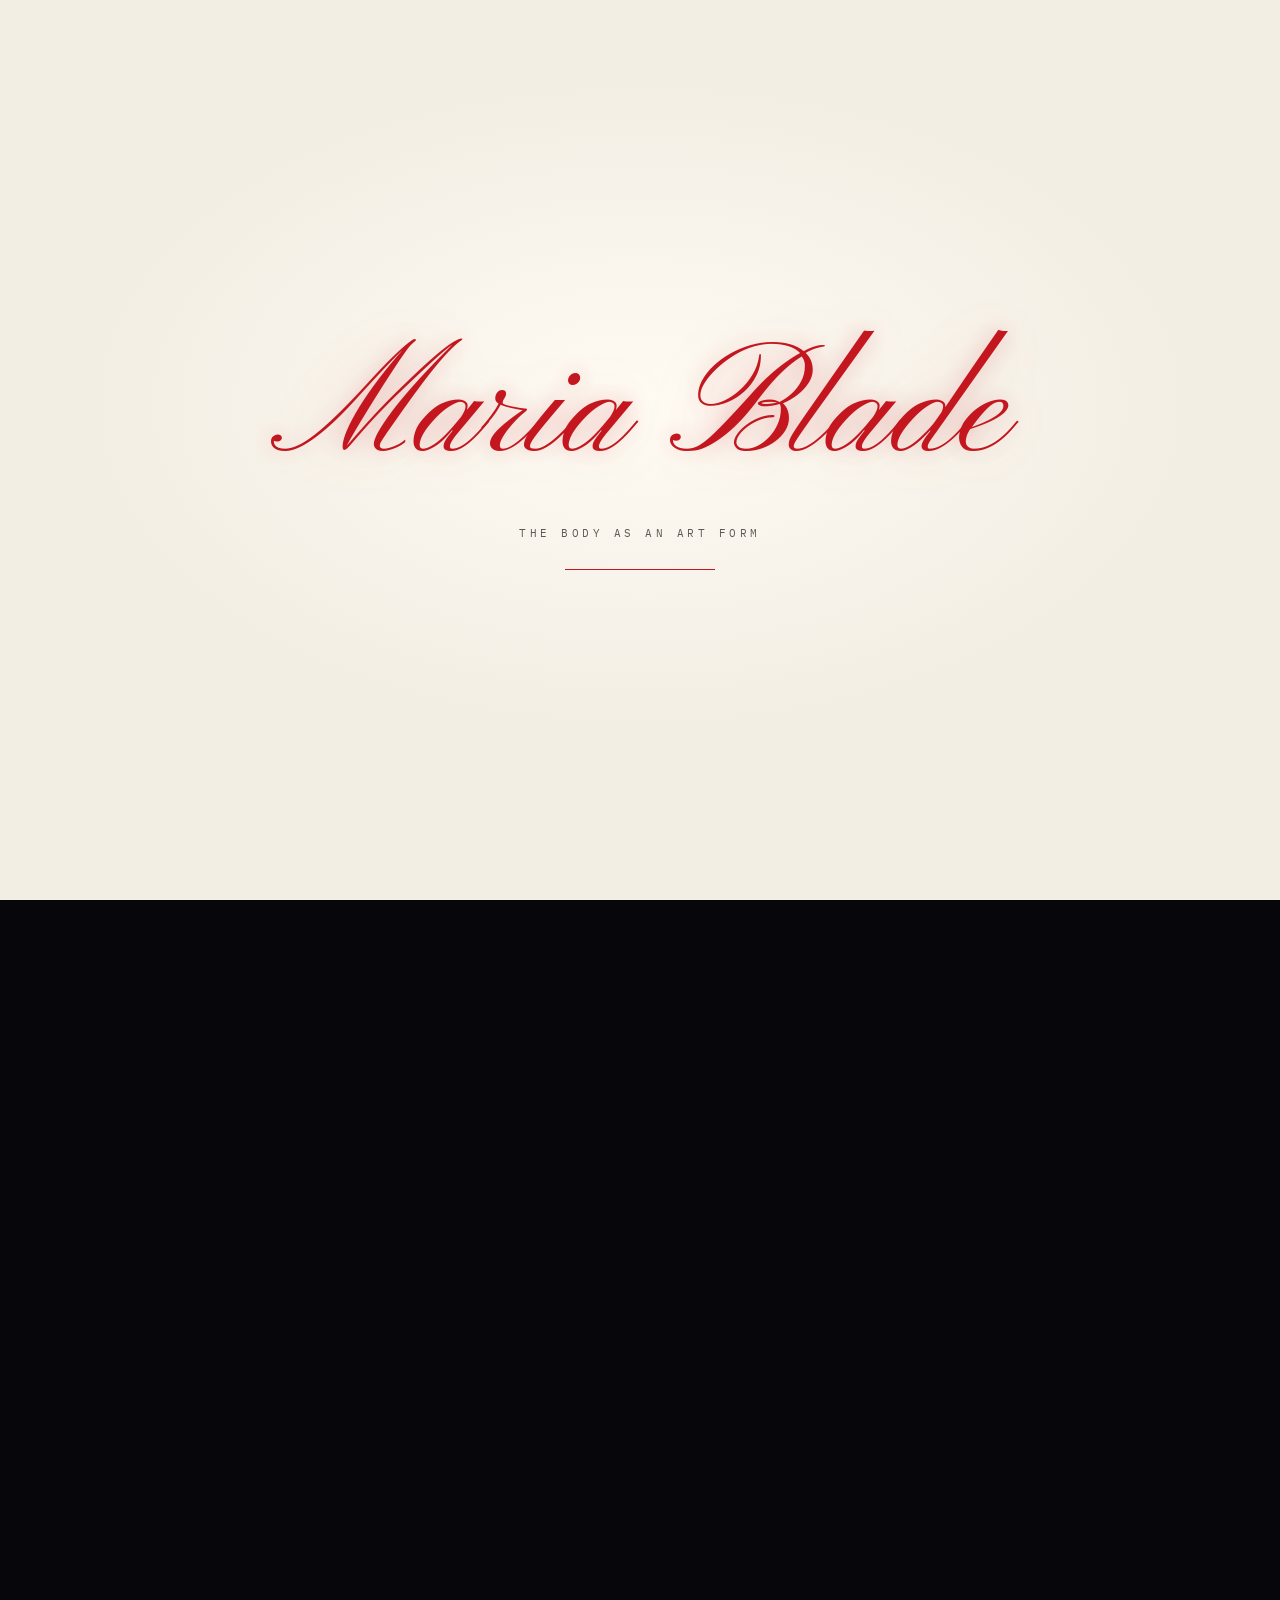
==== commit 4d450024: "Wire the static site to real Supabase: Auth, Postgres (RLS), Storage, admin MFA Replaces the whole l" ====
--- a/uk/index.html
+++ b/uk/index.html
@@ -410,6 +410,6 @@
 <dialog class="dlg" id="adm"><div class="card sheet dk"><button class="x-btn" type="button" data-a="close" aria-label="×"><svg viewBox="0 0 24 24" fill="none" stroke="currentColor" stroke-width="1.6" aria-hidden="true"><path d="M6 6l12 12M18 6L6 18"/></svg></button><header class="sheet-head" id="admHead"></header><nav class="tabs" id="admTabs" role="tablist"></nav><div class="pane" id="admPane"></div></div></dialog>
 <div class="toast" id="toast" role="status" aria-live="polite" hidden></div>
 
-<script src="/assets/js/app.js"></script>
+<script type="module" src="/assets/js/app.js"></script>
 </body>
 </html>
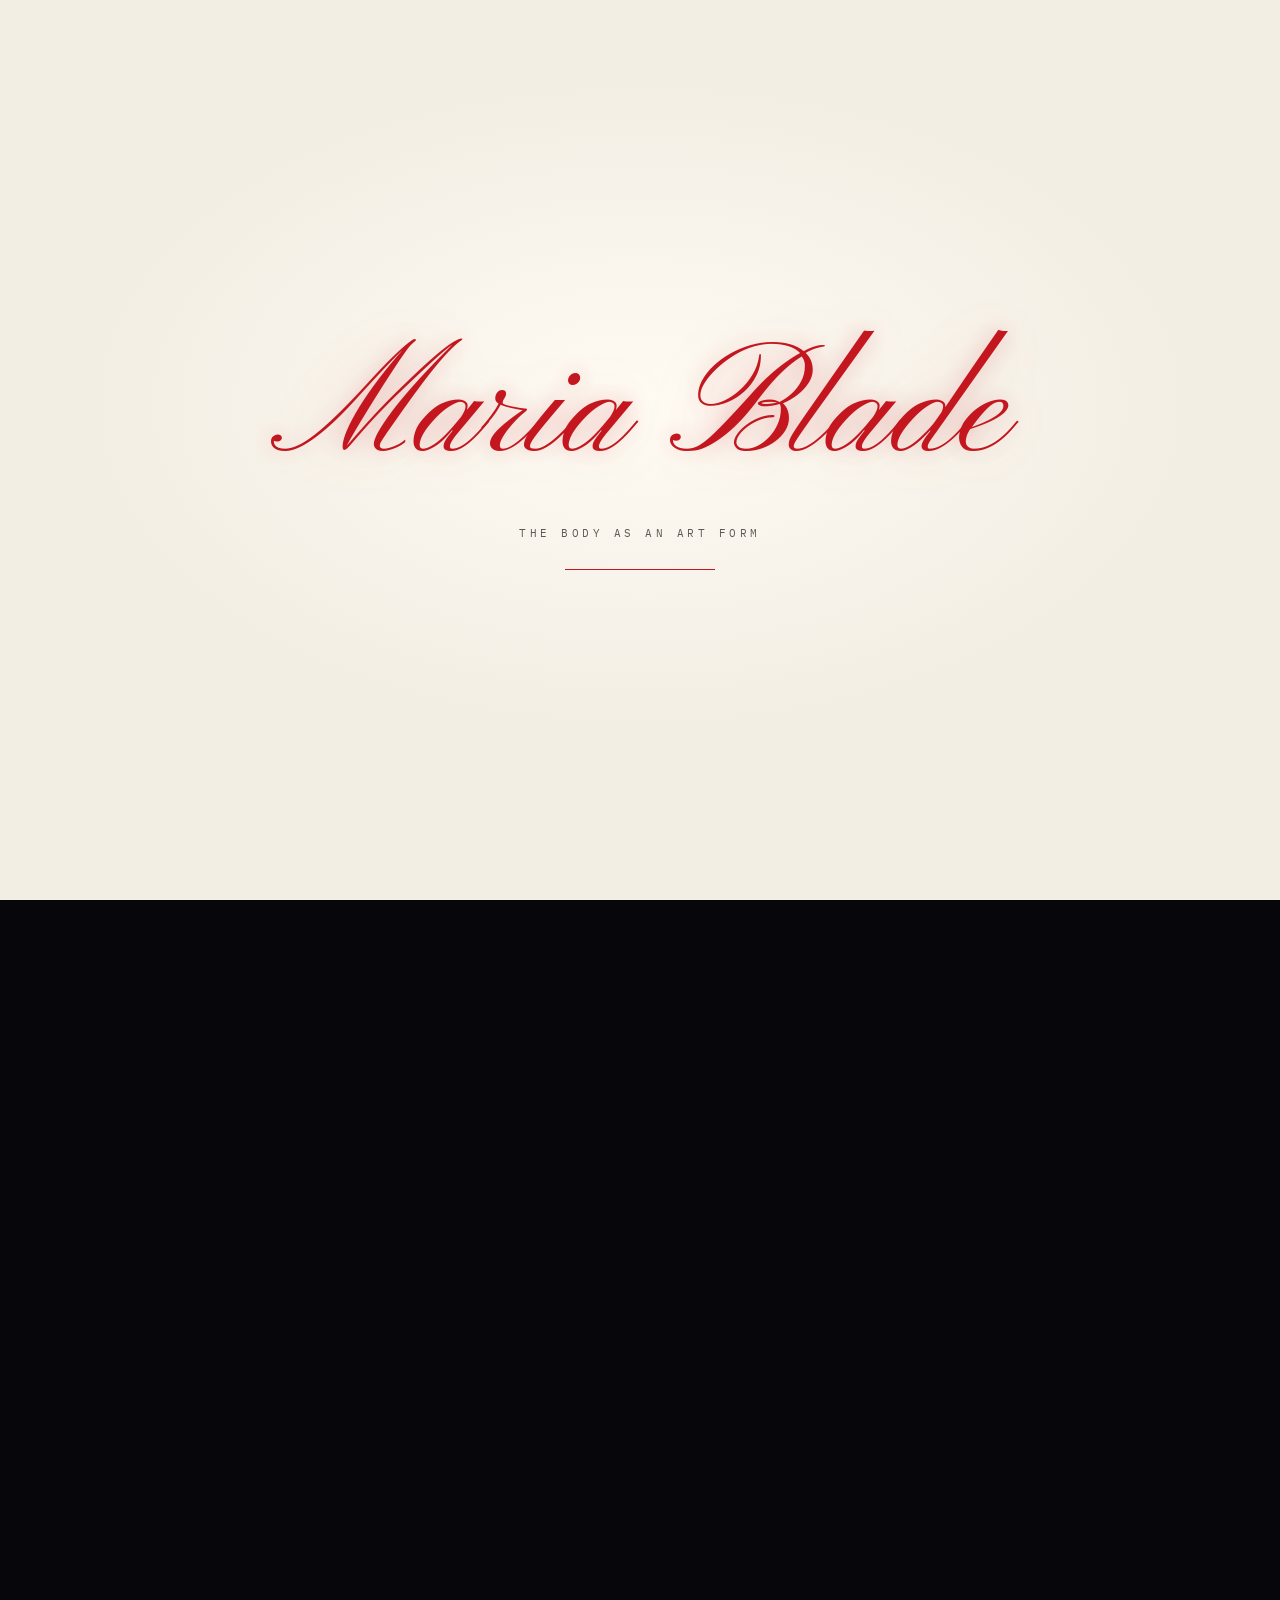
==== commit cac50187: "Remove the Trips subsection and the CHERNAMARS/MADDER art chapter Two content removals requested dir" ====
--- a/uk/index.html
+++ b/uk/index.html
@@ -42,7 +42,6 @@
         <li><a href="#booking">Запис</a></li>
         <li><a href="#materials">Матеріали</a></li>
         <li><a href="#training">Навчання</a></li>
-        <li><a href="#art">Мистецтво</a></li>
       </ul>
     </nav>
     <div class="nav-right">
@@ -223,8 +222,8 @@
             <div class="frame v916 vid">
               <div class="ph"><span class="mono">Відео</span><span class="mono file">dance-heels.mp4</span></div>
               <video muted loop playsinline preload="metadata" class="tint" poster="/assets/images/dance-heels-poster.jpg" aria-label="Марія танцює High Heels у залі з арковими вікнами">
+                <source src="/assets/video/dance-heels.webm" type="video/webm">
                 <source src="/assets/video/dance-heels.mp4" type="video/mp4">
-                <source src="/assets/video/dance-heels.webm" type="video/webm">
               </video>
               <div class="vid-ui"><button type="button" class="vbtn" data-act="play" aria-label="Пауза"><svg class="i-a" viewBox="0 0 24 24" aria-hidden="true"><path fill="currentColor" d="M8 5.5v13l10.5-6.5z"/></svg><svg class="i-b" viewBox="0 0 24 24" aria-hidden="true"><path fill="currentColor" d="M7 5h3.5v14H7zM13.5 5H17v14h-3.5z"/></svg></button><button type="button" class="vbtn" data-act="sound" aria-label="Увімкнути звук"><svg class="i-a" viewBox="0 0 24 24" fill="none" stroke="currentColor" stroke-width="1.8" stroke-linecap="round" aria-hidden="true"><path d="M4 9.5v5h3.5L12 18V6L7.5 9.5z" fill="currentColor" stroke="none"/><path d="M16 9.5l4.5 5M20.5 9.5l-4.5 5"/></svg><svg class="i-b" viewBox="0 0 24 24" fill="none" stroke="currentColor" stroke-width="1.8" stroke-linecap="round" aria-hidden="true"><path d="M4 9.5v5h3.5L12 18V6L7.5 9.5z" fill="currentColor" stroke="none"/><path d="M15.5 9a4 4 0 010 6M18 6.5a7.5 7.5 0 010 11"/></svg></button></div>
             </div>
@@ -241,15 +240,6 @@
           <figure class="frame p3"><img src="/assets/images/camp-03.jpg" alt="" loading="lazy"><div class="ph"><span class="mono">Фото</span><span class="mono file">camp-03.jpg</span></div></figure>
         </div>
       </div>
-
-      <div class="group">
-        <div class="g-head"><span class="mono" style="opacity:.7">03</span><h3>Поїздки</h3><p>Освітні поїздки та навчання.</p></div>
-        <div class="g-body photos">
-          <figure class="frame p2"><img src="/assets/images/trip-01.jpg" alt="" loading="lazy"><div class="ph"><span class="mono">Фото</span><span class="mono file">trip-01.jpg</span></div></figure>
-          <figure class="frame p1"><img src="/assets/images/trip-02.jpg" alt="" loading="lazy"><div class="ph"><span class="mono">Фото</span><span class="mono file">trip-02.jpg</span></div></figure>
-          <figure class="frame p3"><img src="/assets/images/trip-03.jpg" alt="" loading="lazy"><div class="ph"><span class="mono">Фото</span><span class="mono file">trip-03.jpg</span></div></figure>
-        </div>
-      </div>
     </div>
   </section>
 
@@ -267,8 +257,8 @@
               <div class="pol-photo frame vid">
                 <div class="ph"><span class="mono">Відео</span><span class="mono file">hero.mp4</span></div>
                 <video muted loop playsinline preload="metadata" poster="/assets/images/hero-poster.jpg" aria-label="Марія танцює в партері на темній сцені з червоним світлом">
+                  <source src="/assets/video/hero.webm" type="video/webm">
                   <source src="/assets/video/hero.mp4" type="video/mp4">
-                  <source src="/assets/video/hero.webm" type="video/webm">
                 </video>
                 <div class="vid-ui"><button type="button" class="vbtn" data-act="play" aria-label="Пауза"><svg class="i-a" viewBox="0 0 24 24" aria-hidden="true"><path fill="currentColor" d="M8 5.5v13l10.5-6.5z"/></svg><svg class="i-b" viewBox="0 0 24 24" aria-hidden="true"><path fill="currentColor" d="M7 5h3.5v14H7zM13.5 5H17v14h-3.5z"/></svg></button><button type="button" class="vbtn" data-act="sound" aria-label="Увімкнути звук"><svg class="i-a" viewBox="0 0 24 24" fill="none" stroke="currentColor" stroke-width="1.8" stroke-linecap="round" aria-hidden="true"><path d="M4 9.5v5h3.5L12 18V6L7.5 9.5z" fill="currentColor" stroke="none"/><path d="M16 9.5l4.5 5M20.5 9.5l-4.5 5"/></svg><svg class="i-b" viewBox="0 0 24 24" fill="none" stroke="currentColor" stroke-width="1.8" stroke-linecap="round" aria-hidden="true"><path d="M4 9.5v5h3.5L12 18V6L7.5 9.5z" fill="currentColor" stroke="none"/><path d="M15.5 9a4 4 0 010 6M18 6.5a7.5 7.5 0 010 11"/></svg></button></div>
               </div>
@@ -281,8 +271,8 @@
               <div class="pol-photo frame vid">
                 <div class="ph"><span class="mono">Відео</span><span class="mono file">tell-me.mp4</span></div>
                 <video muted loop playsinline preload="none" class="tint" poster="/assets/images/tell-me-poster.jpg" aria-label="Тріо танцює хореографію Ярослави в залі з теплим світлом">
+                  <source src="/assets/video/tell-me.webm" type="video/webm">
                   <source src="/assets/video/tell-me.mp4" type="video/mp4">
-                  <source src="/assets/video/tell-me.webm" type="video/webm">
                 </video>
                 <div class="vid-ui"><button type="button" class="vbtn" data-act="play" aria-label="Пауза"><svg class="i-a" viewBox="0 0 24 24" aria-hidden="true"><path fill="currentColor" d="M8 5.5v13l10.5-6.5z"/></svg><svg class="i-b" viewBox="0 0 24 24" aria-hidden="true"><path fill="currentColor" d="M7 5h3.5v14H7zM13.5 5H17v14h-3.5z"/></svg></button><button type="button" class="vbtn" data-act="sound" aria-label="Увімкнути звук"><svg class="i-a" viewBox="0 0 24 24" fill="none" stroke="currentColor" stroke-width="1.8" stroke-linecap="round" aria-hidden="true"><path d="M4 9.5v5h3.5L12 18V6L7.5 9.5z" fill="currentColor" stroke="none"/><path d="M16 9.5l4.5 5M20.5 9.5l-4.5 5"/></svg><svg class="i-b" viewBox="0 0 24 24" fill="none" stroke="currentColor" stroke-width="1.8" stroke-linecap="round" aria-hidden="true"><path d="M4 9.5v5h3.5L12 18V6L7.5 9.5z" fill="currentColor" stroke="none"/><path d="M15.5 9a4 4 0 010 6M18 6.5a7.5 7.5 0 010 11"/></svg></button></div>
               </div>
@@ -295,8 +285,8 @@
               <div class="pol-photo frame vid">
                 <div class="ph"><span class="mono">Відео</span><span class="mono file">would-you-mind.mp4</span></div>
                 <video muted loop playsinline preload="none" poster="/assets/images/would-you-mind-poster.jpg" aria-label="Хореографія Ярослави на темній сцені в червоному світлі">
+                  <source src="/assets/video/would-you-mind.webm" type="video/webm">
                   <source src="/assets/video/would-you-mind.mp4" type="video/mp4">
-                  <source src="/assets/video/would-you-mind.webm" type="video/webm">
                 </video>
                 <div class="vid-ui"><button type="button" class="vbtn" data-act="play" aria-label="Пауза"><svg class="i-a" viewBox="0 0 24 24" aria-hidden="true"><path fill="currentColor" d="M8 5.5v13l10.5-6.5z"/></svg><svg class="i-b" viewBox="0 0 24 24" aria-hidden="true"><path fill="currentColor" d="M7 5h3.5v14H7zM13.5 5H17v14h-3.5z"/></svg></button><button type="button" class="vbtn" data-act="sound" aria-label="Увімкнути звук"><svg class="i-a" viewBox="0 0 24 24" fill="none" stroke="currentColor" stroke-width="1.8" stroke-linecap="round" aria-hidden="true"><path d="M4 9.5v5h3.5L12 18V6L7.5 9.5z" fill="currentColor" stroke="none"/><path d="M16 9.5l4.5 5M20.5 9.5l-4.5 5"/></svg><svg class="i-b" viewBox="0 0 24 24" fill="none" stroke="currentColor" stroke-width="1.8" stroke-linecap="round" aria-hidden="true"><path d="M4 9.5v5h3.5L12 18V6L7.5 9.5z" fill="currentColor" stroke="none"/><path d="M15.5 9a4 4 0 010 6M18 6.5a7.5 7.5 0 010 11"/></svg></button></div>
               </div>
@@ -332,55 +322,6 @@
 
   <!-- COSMOS -->
   <div class="cosmos z-cosmos">
-    <section class="art" id="art" aria-labelledby="bandTitle">
-      <div class="wrap">
-        <div class="art-card" id="artCard">
-        <button class="band" id="band" type="button" aria-expanded="false" aria-controls="artPanel">
-          <span class="band-bg" id="bandBg" aria-hidden="true"></span>
-          <span class="band-in">
-            <span class="band-txt"><span class="mono">Мистецтво · CHERNAMARS · MADDER</span>
-            <span class="band-title" id="bandTitle">Світ, у якому рух ставав мистецтвом</span></span>
-            <span class="band-hint mono"><span id="bandHint">Відкрити історію</span><i></i></span>
-          </span>
-        </button>
-        <div class="panel" id="artPanel">
-          <div class="panel-clip">
-            <div class="panel-in">
-              <div class="story">
-                <div class="story-text">
-                  <p class="lead-p">Марія була музою і співавторкою мистецтва CHERNAMARS, а згодом стала співзасновницею студії MADDER.</p>
-                  <p>CHERNAMARS — художній всесвіт марсіанського футуризму. Разом з автором проєкту Марія уявляла, яким може бути той світ: його люди, їхні вірування і філософія, мистецтво, танці і сам спосіб рухатися. Частина цієї візуальної мови живе на її тілі, у татуюваннях, кожне з яких має власний унікальний дизайн.</p>
-                  <p>У студії MADDER концепція отримувала тіло в реальному світі: перформанси, татуювання, підготовка проєктів і системна робота над тим, щоб ідея ставала дедалі відчутнішою. Червоне і чорне, чуттєвість, відчуття гармонії, природи і духовного виміру людини: смак Марії багато в чому визначив характер цих проєктів.</p>
-                  <p>Цей досвід став для неї творчою школою: мислити образом і системою одночасно та працювати з концепцією, простором і тілом як з єдиним матеріалом.</p>
-                </div>
-                <ul class="thumbs" aria-label="Фото з проєктів">
-                  <li><button type="button" class="thumb" data-full="/assets/images/chapter-01.jpg" data-i="0"><img src="/assets/images/chapter-01-thumb.jpg" width="480" height="714" loading="lazy" alt="Марія на колінах на червоному тлі, тіло вкрите чорно-червоним гримом, навколо чорні волокна, схожі на крила"><span class="mono">01</span></button></li>
-                  <li><button type="button" class="thumb" data-full="/assets/images/chapter-02.jpg" data-i="1"><img src="/assets/images/chapter-02-thumb.jpg" width="480" height="640" loading="lazy" alt="Колаж: Марія з татуюваннями серед червоних рослин під марсіанським небом з двома місяцями"><span class="mono">02</span></button></li>
-                  <li><button type="button" class="thumb" data-full="/assets/images/chapter-03.jpg" data-i="2"><img src="/assets/images/chapter-03-thumb.jpg" width="480" height="640" loading="lazy" alt="Марія в чорній скульптурній масці з шипами на червоному тлі, над нею логотип MADDER"><span class="mono">03</span></button></li>
-                </ul>
-                <div class="grew">
-                  <span class="mono">Що виросло з цього досвіду</span>
-                  <div class="genres"><span>модні вистави</span><span>постановка шоу</span><span>інсталяції з рухом тіла</span><span>філософське дослідження пластики</span></div>
-                  <p>З цими ідеями Марія відкрита до творчих колаборацій.</p>
-                  <a class="glass" href="#booking" id="collabLink"><span>Обговорити співпрацю</span><span class="arr">→</span></a>
-                </div>
-              </div>
-            </div>
-          </div>
-        </div>
-        </div>
-        <dialog class="lb" id="lb">
-          <figure><img id="lbImg" alt=""><figcaption id="lbCap"></figcaption></figure>
-          <div class="lb-ui">
-            <button type="button" class="glass sm" id="lbPrev" aria-label="Попереднє фото">←</button>
-            <span class="mono" id="lbNum">1 / 3</span>
-            <button type="button" class="glass sm" id="lbNext" aria-label="Наступне фото">→</button>
-            <button type="button" class="glass sm" id="lbClose">Закрити</button>
-          </div>
-        </dialog>
-      </div>
-    </section>
-
     <footer>
       <div class="wrap foot">
         <p class="foot-name">Maria Blade</p>
@@ -389,7 +330,6 @@
           <a href="#booking">Запис</a>
           <a href="#materials">Матеріали</a>
           <a href="#training">Навчання</a>
-          <a href="#art">Мистецтво</a>
         </nav>
         <a class="glass ig-btn" href="https://www.instagram.com/maria_blade/" target="_blank" rel="noopener">
           <svg viewBox="0 0 24 24" fill="none" stroke="currentColor" stroke-width="1.6" aria-hidden="true"><rect x="3.5" y="3.5" width="17" height="17" rx="5"/><circle cx="12" cy="12" r="4"/><circle cx="17.2" cy="6.8" r=".9" fill="currentColor" stroke="none"/></svg>
--- a/assets/css/style.css
+++ b/assets/css/style.css
@@ -368,75 +368,10 @@
 .vid.failed .vid-ui{display:none}
 figcaption.cap{display:flex;justify-content:space-between;gap:12px;flex-wrap:wrap;padding-top:10px;color:var(--bone-soft)}
 
-/* ART (black cosmos at the bottom) */
+/* COSMOS: dark zone/footer wrapper (the art chapter that used to live here is gone) */
 .cosmos{position:relative;isolation:isolate}
-.art{padding-block:clamp(24px,5vh,56px) clamp(14px,2vw,24px)}
-.art .wrap{max-width:calc(880px + 96px)}
-.band{all:unset;box-sizing:border-box;position:relative;display:block;width:100%;cursor:pointer;border-radius:16px;overflow:hidden;z-index:2;
-  height:clamp(84px,9vw,108px);background-color:#1a0708;background-size:cover;background-position:50% 42%;border:1px solid rgba(255,255,255,.08)}
-.band[aria-expanded="false"]{border-radius:16px}
-.band-bg{position:absolute;inset:-14px;z-index:0;background-size:cover;background-position:50% 52%;filter:blur(3.5px) saturate(1.05);transform:scale(1.03);transition:filter .8s ease,transform 1.2s cubic-bezier(.2,.7,.1,1)}
-.band:hover .band-bg,.band:focus-visible .band-bg,.band:active .band-bg,.band[aria-expanded="true"] .band-bg{filter:blur(0) saturate(1.1);transform:scale(1.06)}
-@media (hover:none){.band:active .band-bg{transition-duration:.3s}}
-.band::before{content:"";position:absolute;inset:0;z-index:1;background:linear-gradient(90deg,rgba(7,6,10,.7) 0,rgba(7,6,10,.35) 50%,rgba(7,6,10,.45) 100%)}
-.band-in{position:absolute;inset:0;z-index:2;display:flex;align-items:center;justify-content:space-between;gap:16px;padding:0 clamp(16px,2.6vw,28px)}
-.band-txt{display:grid;gap:6px;min-width:0}
-.band .mono{font-size:9.5px}
-.band .mono{color:rgba(240,237,231,.72)}
-.band-title{font-family:var(--f-display);font-style:italic;font-weight:300;font-size:clamp(19px,2.3vw,28px);line-height:1.05;color:#FF4A52;
-  text-shadow:0 0 12px rgba(255,42,40,.65),0 0 40px rgba(255,42,40,.4),0 0 90px rgba(255,42,40,.25);animation:artGlow 7s ease-in-out infinite alternate}
-@keyframes artGlow{0%{text-shadow:0 0 10px rgba(255,42,40,.5),0 0 34px rgba(255,42,40,.32),0 0 80px rgba(255,42,40,.18)}100%{text-shadow:0 0 16px rgba(255,42,40,.75),0 0 52px rgba(255,42,40,.48),0 0 110px rgba(255,42,40,.3)}}
-.band-hint{display:inline-flex;align-items:center;gap:8px;flex:none}
-@media (max-width:520px){.band-hint span{display:none}}
-.band-hint i{display:inline-block;width:8px;height:8px;border-right:1px solid currentColor;border-bottom:1px solid currentColor;transform:rotate(45deg) translateY(-3px);transition:transform .4s}
-.band[aria-expanded="true"] .band-hint i{transform:rotate(-135deg) translateY(-3px)}
-.band:hover .band-title{color:#FF6A70}
-.band:focus-visible{outline:2px solid #FF4A52;outline-offset:4px}
-/* the opened block glows red in the black */
-.art-card{border-radius:16px;transition:box-shadow 1s ease}
-.art-card.open{box-shadow:0 0 0 1px rgba(255,70,70,.22),0 0 36px rgba(214,24,34,.34),0 0 110px rgba(214,24,34,.18);animation:cardGlow 6s ease-in-out 1s infinite alternate}
-@keyframes cardGlow{to{box-shadow:0 0 0 1px rgba(255,70,70,.3),0 0 48px rgba(214,24,34,.44),0 0 140px rgba(214,24,34,.24)}}
-/* the black panel slides out from under the rounded banner */
-.panel{position:relative;z-index:1;display:grid;grid-template-rows:0fr;margin-top:0;transition:grid-template-rows .9s cubic-bezier(.3,.7,.1,1),margin-top .9s cubic-bezier(.3,.7,.1,1)}
-.panel.open{margin-top:-16px}
-.panel.open{grid-template-rows:1fr}
-.panel-clip{overflow:hidden;min-height:0;border-radius:0 0 16px 16px}
-.panel-in{position:relative;isolation:isolate;background:#000 url("/assets/images/cosmos.jpg") center/cover;
-  padding:calc(clamp(22px,3vw,34px) + 16px) clamp(16px,2.6vw,28px) clamp(22px,3vw,32px)}
-.story{display:grid;grid-template-columns:repeat(12,minmax(0,1fr));gap:24px;color:var(--bone)}
-.story-text{grid-column:1/-1;display:grid;gap:12px}
-.story-text .lead-p{margin:0;font-family:var(--f-display);font-size:clamp(19px,1.9vw,24px);line-height:1.22}
-.story-text p{margin:0;color:var(--bone-soft);max-width:64ch;font-size:14.5px;line-height:1.62}
-.thumbs{grid-column:1/-1;list-style:none;margin:20px 0 0;padding:0;display:grid;grid-template-columns:repeat(3,minmax(0,1fr));gap:10px;max-width:420px;align-items:start}
-.thumbs li:nth-child(2){margin-top:14px}.thumbs li:nth-child(3){margin-top:5px}
-.thumb{all:unset;box-sizing:border-box;position:relative;display:block;width:100%;aspect-ratio:3/4;border-radius:10px;overflow:hidden;cursor:zoom-in;border:1px solid var(--bone-line);background:#120707;
-  box-shadow:0 12px 30px rgba(0,0,0,.35);transition:transform .35s cubic-bezier(.2,.7,.1,1),box-shadow .35s,border-color .35s}
-.thumb img{width:100%;height:100%;object-fit:cover;display:block;filter:saturate(.9) brightness(.9);transition:transform .8s cubic-bezier(.2,.7,.1,1),filter .5s}
-.thumb .mono{position:absolute;left:10px;bottom:8px;font-size:10px;color:rgba(240,237,231,.8);text-shadow:0 1px 6px rgba(0,0,0,.6)}
-.thumb:hover,.thumb:focus-visible{transform:translateY(-3px);border-color:rgba(255,74,82,.45);box-shadow:0 16px 36px rgba(0,0,0,.45),0 0 24px rgba(195,22,31,.25)}
-.thumb:hover img,.thumb:focus-visible img{transform:scale(1.05);filter:none}
-.thumb:focus-visible{outline:2px solid #FF4A52;outline-offset:3px}
-.lb{border:none;padding:0;background:transparent;color:var(--bone);max-width:min(92vw,980px);max-height:94vh;overflow:visible}
-.lb::backdrop{background:rgba(5,3,4,.84);-webkit-backdrop-filter:blur(10px);backdrop-filter:blur(10px)}
-.lb[open]{display:grid;gap:14px;justify-items:center;animation:lbIn .35s ease}
+/* kept: still used by .join-info and .toast.show */
 @keyframes lbIn{from{opacity:0;transform:scale(.97)}to{opacity:1;transform:none}}
-.lb figure{display:grid;gap:10px;justify-items:center}
-.lb img{display:block;max-width:100%;max-height:78vh;width:auto;height:auto;border-radius:16px;box-shadow:0 30px 80px rgba(0,0,0,.6)}
-.lb figcaption{font-size:13.5px;color:var(--bone-soft);max-width:60ch;text-align:center}
-.lb-ui{display:flex;gap:10px;align-items:center;flex-wrap:wrap;justify-content:center}
-.lb-ui .mono{color:var(--ash);min-width:52px;text-align:center}
-.grew{grid-column:1/-1;display:grid;gap:12px;margin-top:26px;padding-top:18px;border-top:1px solid rgba(240,237,231,.08)}
-.grew .mono{color:var(--ash)}
-.genres{display:flex;flex-wrap:wrap;gap:4px 16px}
-.genres span{font-family:var(--f-display);font-style:italic;font-size:18px;color:rgba(240,237,231,.78)}
-.genres span::after{content:"/";margin-left:16px;color:#E2454D;font-style:normal}
-.genres span:last-child::after{content:""}
-.grew p{margin:0;color:var(--bone-soft);max-width:60ch;font-size:14px}
-.grew .glass{justify-self:start}
-@media (max-width:899px){
-  .thumbs{max-width:none}
-}
-
 
 /* while a window is open, the page underneath does not scroll */
 html.modal-open,html.modal-open body{overflow:hidden;overscroll-behavior:none}
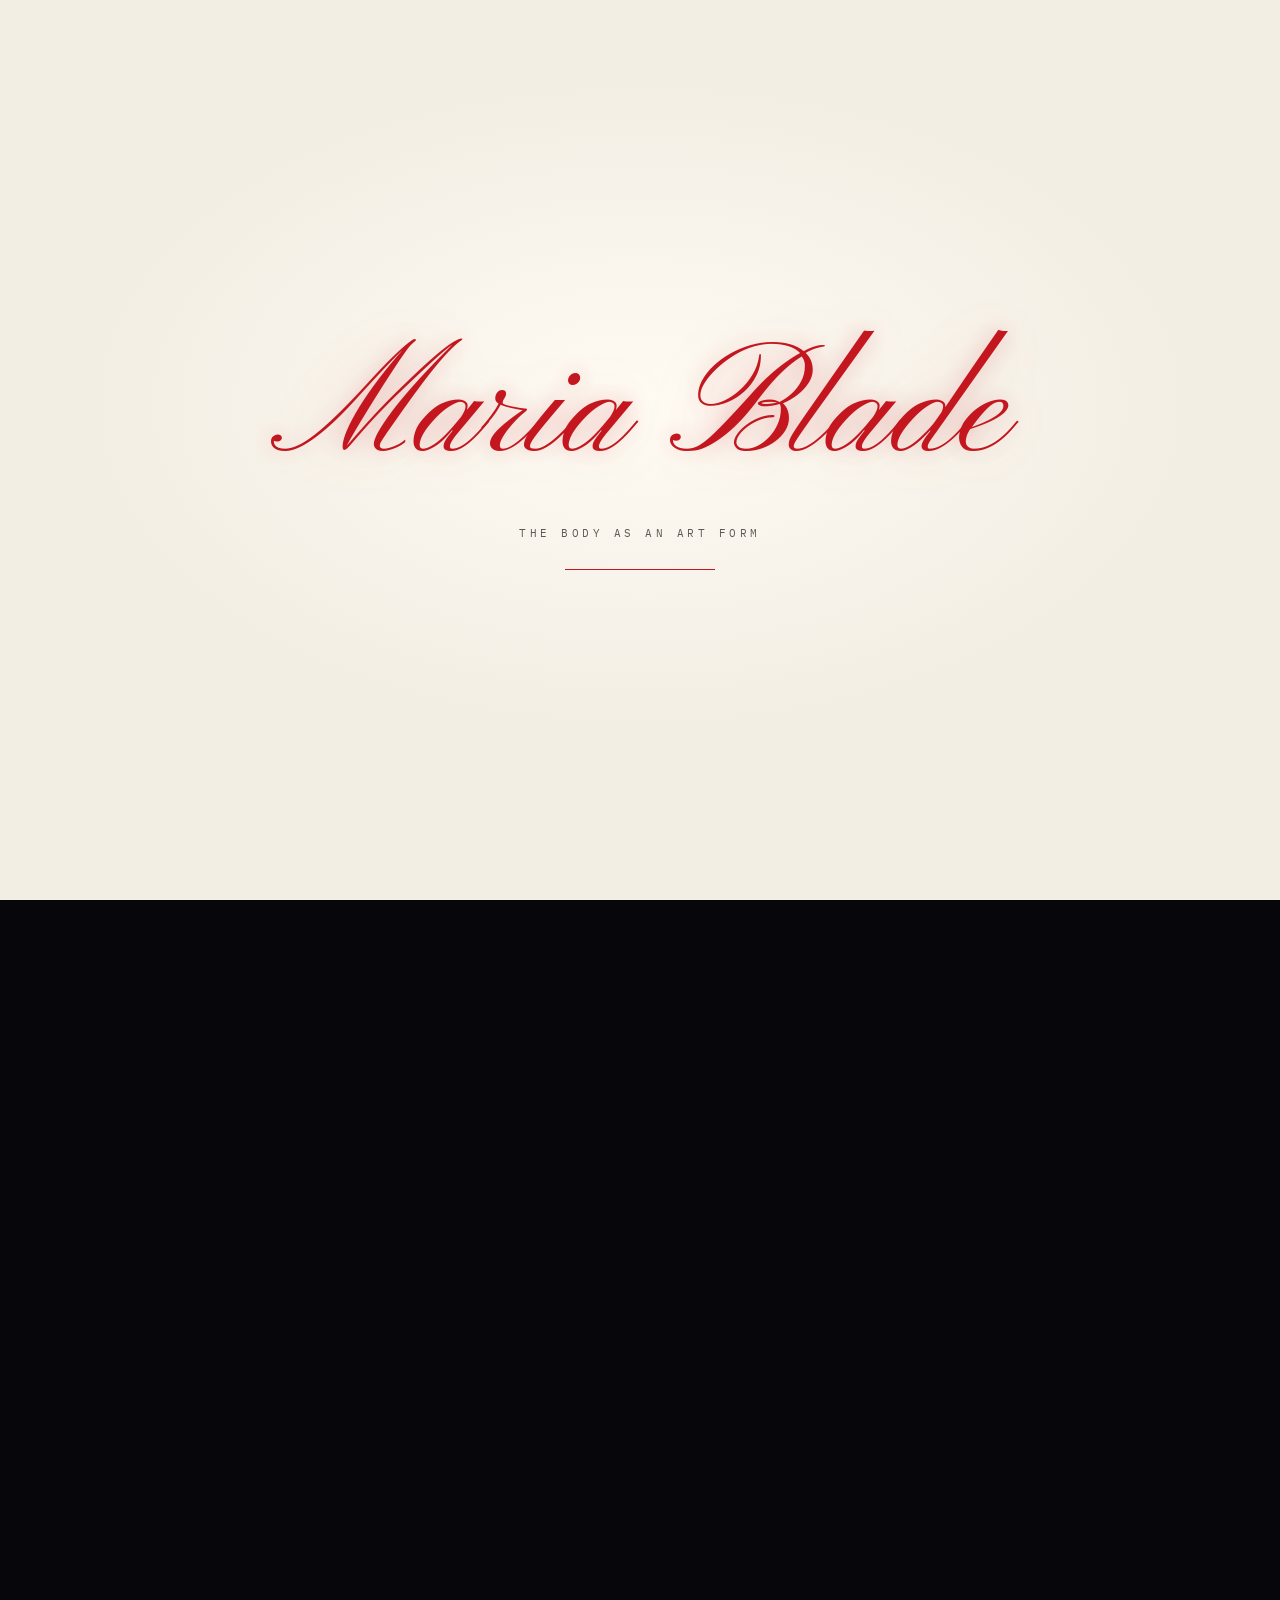
==== commit 73aed101: "Add a small "Made by Chernamars" credit line to the footer Co-Authored-By: Claude Sonnet 5 <noreply@" ====
--- a/uk/index.html
+++ b/uk/index.html
@@ -225,7 +225,7 @@
                 <source src="/assets/video/dance-heels.webm" type="video/webm">
                 <source src="/assets/video/dance-heels.mp4" type="video/mp4">
               </video>
-              <div class="vid-ui"><button type="button" class="vbtn" data-act="play" aria-label="Пауза"><svg class="i-a" viewBox="0 0 24 24" aria-hidden="true"><path fill="currentColor" d="M8 5.5v13l10.5-6.5z"/></svg><svg class="i-b" viewBox="0 0 24 24" aria-hidden="true"><path fill="currentColor" d="M7 5h3.5v14H7zM13.5 5H17v14h-3.5z"/></svg></button><button type="button" class="vbtn" data-act="sound" aria-label="Увімкнути звук"><svg class="i-a" viewBox="0 0 24 24" fill="none" stroke="currentColor" stroke-width="1.8" stroke-linecap="round" aria-hidden="true"><path d="M4 9.5v5h3.5L12 18V6L7.5 9.5z" fill="currentColor" stroke="none"/><path d="M16 9.5l4.5 5M20.5 9.5l-4.5 5"/></svg><svg class="i-b" viewBox="0 0 24 24" fill="none" stroke="currentColor" stroke-width="1.8" stroke-linecap="round" aria-hidden="true"><path d="M4 9.5v5h3.5L12 18V6L7.5 9.5z" fill="currentColor" stroke="none"/><path d="M15.5 9a4 4 0 010 6M18 6.5a7.5 7.5 0 010 11"/></svg></button></div>
+              <div class="vid-ui"><button type="button" class="vbtn" data-act="play" aria-label="Пауза"><svg class="i-a" viewBox="0 0 24 24" aria-hidden="true"><path fill="currentColor" d="M8 5.5v13l10.5-6.5z"/></svg><svg class="i-b" viewBox="0 0 24 24" aria-hidden="true"><path fill="currentColor" d="M7 5h3.5v14H7zM13.5 5H17v14h-3.5z"/></svg></button><button type="button" class="vbtn" data-act="sound" aria-label="Увімкнути звук"><svg class="i-a" viewBox="0 0 24 24" fill="none" stroke="currentColor" stroke-width="1.8" stroke-linecap="round" aria-hidden="true"><path d="M4 9.5v5h3.5L12 18V6L7.5 9.5z" fill="currentColor" stroke="none"/><path d="M16 9.5l4.5 5M20.5 9.5l-4.5 5"/></svg><svg class="i-b" viewBox="0 0 24 24" fill="none" stroke="currentColor" stroke-width="1.8" stroke-linecap="round" aria-hidden="true"><path d="M4 9.5v5h3.5L12 18V6L7.5 9.5z" fill="currentColor" stroke="none"/><path d="M15.5 9a4 4 0 010 6M18 6.5a7.5 7.5 0 010 11"/></svg></button><button type="button" class="vbtn" data-act="expand" aria-label="Збільшити"><svg viewBox="0 0 24 24" fill="none" stroke="currentColor" stroke-width="1.8" stroke-linecap="round" stroke-linejoin="round" aria-hidden="true"><path d="M8 4H4v4M16 4h4v4M4 16v4h4M20 16v4h-4"/></svg></button></div>
             </div>
             <figcaption class="cap"><span class="mono">Maria Blade · High Heels</span></figcaption>
           </figure>
@@ -260,7 +260,7 @@
                   <source src="/assets/video/hero.webm" type="video/webm">
                   <source src="/assets/video/hero.mp4" type="video/mp4">
                 </video>
-                <div class="vid-ui"><button type="button" class="vbtn" data-act="play" aria-label="Пауза"><svg class="i-a" viewBox="0 0 24 24" aria-hidden="true"><path fill="currentColor" d="M8 5.5v13l10.5-6.5z"/></svg><svg class="i-b" viewBox="0 0 24 24" aria-hidden="true"><path fill="currentColor" d="M7 5h3.5v14H7zM13.5 5H17v14h-3.5z"/></svg></button><button type="button" class="vbtn" data-act="sound" aria-label="Увімкнути звук"><svg class="i-a" viewBox="0 0 24 24" fill="none" stroke="currentColor" stroke-width="1.8" stroke-linecap="round" aria-hidden="true"><path d="M4 9.5v5h3.5L12 18V6L7.5 9.5z" fill="currentColor" stroke="none"/><path d="M16 9.5l4.5 5M20.5 9.5l-4.5 5"/></svg><svg class="i-b" viewBox="0 0 24 24" fill="none" stroke="currentColor" stroke-width="1.8" stroke-linecap="round" aria-hidden="true"><path d="M4 9.5v5h3.5L12 18V6L7.5 9.5z" fill="currentColor" stroke="none"/><path d="M15.5 9a4 4 0 010 6M18 6.5a7.5 7.5 0 010 11"/></svg></button></div>
+                <div class="vid-ui"><button type="button" class="vbtn" data-act="play" aria-label="Пауза"><svg class="i-a" viewBox="0 0 24 24" aria-hidden="true"><path fill="currentColor" d="M8 5.5v13l10.5-6.5z"/></svg><svg class="i-b" viewBox="0 0 24 24" aria-hidden="true"><path fill="currentColor" d="M7 5h3.5v14H7zM13.5 5H17v14h-3.5z"/></svg></button><button type="button" class="vbtn" data-act="sound" aria-label="Увімкнути звук"><svg class="i-a" viewBox="0 0 24 24" fill="none" stroke="currentColor" stroke-width="1.8" stroke-linecap="round" aria-hidden="true"><path d="M4 9.5v5h3.5L12 18V6L7.5 9.5z" fill="currentColor" stroke="none"/><path d="M16 9.5l4.5 5M20.5 9.5l-4.5 5"/></svg><svg class="i-b" viewBox="0 0 24 24" fill="none" stroke="currentColor" stroke-width="1.8" stroke-linecap="round" aria-hidden="true"><path d="M4 9.5v5h3.5L12 18V6L7.5 9.5z" fill="currentColor" stroke="none"/><path d="M15.5 9a4 4 0 010 6M18 6.5a7.5 7.5 0 010 11"/></svg></button><button type="button" class="vbtn" data-act="expand" aria-label="Збільшити"><svg viewBox="0 0 24 24" fill="none" stroke="currentColor" stroke-width="1.8" stroke-linecap="round" stroke-linejoin="round" aria-hidden="true"><path d="M8 4H4v4M16 4h4v4M4 16v4h4M20 16v4h-4"/></svg></button></div>
               </div>
               <figcaption class="pol-hand">@yaroslaava</figcaption>
             </figure>
@@ -274,7 +274,7 @@
                   <source src="/assets/video/tell-me.webm" type="video/webm">
                   <source src="/assets/video/tell-me.mp4" type="video/mp4">
                 </video>
-                <div class="vid-ui"><button type="button" class="vbtn" data-act="play" aria-label="Пауза"><svg class="i-a" viewBox="0 0 24 24" aria-hidden="true"><path fill="currentColor" d="M8 5.5v13l10.5-6.5z"/></svg><svg class="i-b" viewBox="0 0 24 24" aria-hidden="true"><path fill="currentColor" d="M7 5h3.5v14H7zM13.5 5H17v14h-3.5z"/></svg></button><button type="button" class="vbtn" data-act="sound" aria-label="Увімкнути звук"><svg class="i-a" viewBox="0 0 24 24" fill="none" stroke="currentColor" stroke-width="1.8" stroke-linecap="round" aria-hidden="true"><path d="M4 9.5v5h3.5L12 18V6L7.5 9.5z" fill="currentColor" stroke="none"/><path d="M16 9.5l4.5 5M20.5 9.5l-4.5 5"/></svg><svg class="i-b" viewBox="0 0 24 24" fill="none" stroke="currentColor" stroke-width="1.8" stroke-linecap="round" aria-hidden="true"><path d="M4 9.5v5h3.5L12 18V6L7.5 9.5z" fill="currentColor" stroke="none"/><path d="M15.5 9a4 4 0 010 6M18 6.5a7.5 7.5 0 010 11"/></svg></button></div>
+                <div class="vid-ui"><button type="button" class="vbtn" data-act="play" aria-label="Пауза"><svg class="i-a" viewBox="0 0 24 24" aria-hidden="true"><path fill="currentColor" d="M8 5.5v13l10.5-6.5z"/></svg><svg class="i-b" viewBox="0 0 24 24" aria-hidden="true"><path fill="currentColor" d="M7 5h3.5v14H7zM13.5 5H17v14h-3.5z"/></svg></button><button type="button" class="vbtn" data-act="sound" aria-label="Увімкнути звук"><svg class="i-a" viewBox="0 0 24 24" fill="none" stroke="currentColor" stroke-width="1.8" stroke-linecap="round" aria-hidden="true"><path d="M4 9.5v5h3.5L12 18V6L7.5 9.5z" fill="currentColor" stroke="none"/><path d="M16 9.5l4.5 5M20.5 9.5l-4.5 5"/></svg><svg class="i-b" viewBox="0 0 24 24" fill="none" stroke="currentColor" stroke-width="1.8" stroke-linecap="round" aria-hidden="true"><path d="M4 9.5v5h3.5L12 18V6L7.5 9.5z" fill="currentColor" stroke="none"/><path d="M15.5 9a4 4 0 010 6M18 6.5a7.5 7.5 0 010 11"/></svg></button><button type="button" class="vbtn" data-act="expand" aria-label="Збільшити"><svg viewBox="0 0 24 24" fill="none" stroke="currentColor" stroke-width="1.8" stroke-linecap="round" stroke-linejoin="round" aria-hidden="true"><path d="M8 4H4v4M16 4h4v4M4 16v4h4M20 16v4h-4"/></svg></button></div>
               </div>
               <figcaption class="pol-hand">@yaroslaava</figcaption>
             </figure>
@@ -288,7 +288,7 @@
                   <source src="/assets/video/would-you-mind.webm" type="video/webm">
                   <source src="/assets/video/would-you-mind.mp4" type="video/mp4">
                 </video>
-                <div class="vid-ui"><button type="button" class="vbtn" data-act="play" aria-label="Пауза"><svg class="i-a" viewBox="0 0 24 24" aria-hidden="true"><path fill="currentColor" d="M8 5.5v13l10.5-6.5z"/></svg><svg class="i-b" viewBox="0 0 24 24" aria-hidden="true"><path fill="currentColor" d="M7 5h3.5v14H7zM13.5 5H17v14h-3.5z"/></svg></button><button type="button" class="vbtn" data-act="sound" aria-label="Увімкнути звук"><svg class="i-a" viewBox="0 0 24 24" fill="none" stroke="currentColor" stroke-width="1.8" stroke-linecap="round" aria-hidden="true"><path d="M4 9.5v5h3.5L12 18V6L7.5 9.5z" fill="currentColor" stroke="none"/><path d="M16 9.5l4.5 5M20.5 9.5l-4.5 5"/></svg><svg class="i-b" viewBox="0 0 24 24" fill="none" stroke="currentColor" stroke-width="1.8" stroke-linecap="round" aria-hidden="true"><path d="M4 9.5v5h3.5L12 18V6L7.5 9.5z" fill="currentColor" stroke="none"/><path d="M15.5 9a4 4 0 010 6M18 6.5a7.5 7.5 0 010 11"/></svg></button></div>
+                <div class="vid-ui"><button type="button" class="vbtn" data-act="play" aria-label="Пауза"><svg class="i-a" viewBox="0 0 24 24" aria-hidden="true"><path fill="currentColor" d="M8 5.5v13l10.5-6.5z"/></svg><svg class="i-b" viewBox="0 0 24 24" aria-hidden="true"><path fill="currentColor" d="M7 5h3.5v14H7zM13.5 5H17v14h-3.5z"/></svg></button><button type="button" class="vbtn" data-act="sound" aria-label="Увімкнути звук"><svg class="i-a" viewBox="0 0 24 24" fill="none" stroke="currentColor" stroke-width="1.8" stroke-linecap="round" aria-hidden="true"><path d="M4 9.5v5h3.5L12 18V6L7.5 9.5z" fill="currentColor" stroke="none"/><path d="M16 9.5l4.5 5M20.5 9.5l-4.5 5"/></svg><svg class="i-b" viewBox="0 0 24 24" fill="none" stroke="currentColor" stroke-width="1.8" stroke-linecap="round" aria-hidden="true"><path d="M4 9.5v5h3.5L12 18V6L7.5 9.5z" fill="currentColor" stroke="none"/><path d="M15.5 9a4 4 0 010 6M18 6.5a7.5 7.5 0 010 11"/></svg></button><button type="button" class="vbtn" data-act="expand" aria-label="Збільшити"><svg viewBox="0 0 24 24" fill="none" stroke="currentColor" stroke-width="1.8" stroke-linecap="round" stroke-linejoin="round" aria-hidden="true"><path d="M8 4H4v4M16 4h4v4M4 16v4h4M20 16v4h-4"/></svg></button></div>
               </div>
               <figcaption class="pol-hand">@yaroslaava</figcaption>
             </figure>
@@ -339,7 +339,10 @@
           <span>© <span id="year">2026</span> Maria Blade</span><span aria-hidden="true">·</span>
           <span role="group" aria-label="Language"><a class="foot-lang" href="/uk/" aria-current="true">UA</a><a class="foot-lang" href="/en/" aria-current="false">EN</a></span>
         </div>
-        <p class="proto">Maria Blade. Усі права на тексти, фото і відео належать авторці.</p>
+        <div class="foot-credits">
+          <p class="proto">Maria Blade. Усі права на тексти, фото і відео належать авторці.</p>
+          <p class="proto made-by">Made by Chernamars</p>
+        </div>
       </div>
     </footer>
   </div>
@@ -348,6 +351,9 @@
 <dialog class="dlg" id="acct" aria-labelledby="acctTitle"><div class="card mini dk"><button class="x-btn" type="button" data-a="close" aria-label="×"><svg viewBox="0 0 24 24" fill="none" stroke="currentColor" stroke-width="1.6" aria-hidden="true"><path d="M6 6l12 12M18 6L6 18"/></svg></button><div id="acctBody"></div></div></dialog>
 <dialog class="dlg" id="prof"><div class="card sheet prof-sheet dk"><button class="x-btn" type="button" data-a="close" aria-label="×"><svg viewBox="0 0 24 24" fill="none" stroke="currentColor" stroke-width="1.6" aria-hidden="true"><path d="M6 6l12 12M18 6L6 18"/></svg></button><aside class="side" id="profSide"></aside><section class="main"><header class="main-head" id="profTitle"></header><div class="pane" id="profPane"></div></section></div></dialog>
 <dialog class="dlg" id="adm"><div class="card sheet dk"><button class="x-btn" type="button" data-a="close" aria-label="×"><svg viewBox="0 0 24 24" fill="none" stroke="currentColor" stroke-width="1.6" aria-hidden="true"><path d="M6 6l12 12M18 6L6 18"/></svg></button><header class="sheet-head" id="admHead"></header><nav class="tabs" id="admTabs" role="tablist"></nav><div class="pane" id="admPane"></div></div></dialog>
+<dialog class="dlg" id="vidLb">
+<div class="card vidlb"><button class="x-btn" type="button" data-a="close" aria-label="×"><svg viewBox="0 0 24 24" fill="none" stroke="currentColor" stroke-width="1.6" aria-hidden="true"><path d="M6 6l12 12M18 6L6 18"/></svg></button><div id="vidLbStage" class="vidlb-stage"></div></div>
+</dialog>
 <div class="toast" id="toast" role="status" aria-live="polite" hidden></div>
 
 <script type="module" src="/assets/js/app.js"></script>
--- a/assets/css/style.css
+++ b/assets/css/style.css
@@ -466,6 +466,12 @@
 .dk{color-scheme:dark}
 .mini{width:min(420px,calc(100vw - 32px));padding:28px 26px 24px;display:grid;gap:16px}
 .sheet{width:min(1000px,calc(100vw - 24px));height:min(86vh,820px);display:grid;grid-template-rows:auto auto 1fr;overflow:hidden}
+/* video lightbox: the clicked <video> is moved in here as-is, no new source is ever fetched */
+.vidlb{background:transparent;border:none;box-shadow:none;padding:0;width:auto;max-width:92vw}
+.vidlb .x-btn{top:-40px;right:-6px;background:rgba(20,18,19,.7)}
+.vidlb-stage{display:flex}
+.vidlb-stage video{display:block;max-width:92vw;max-height:88vh;width:auto;height:auto;border-radius:16px;box-shadow:0 30px 80px rgba(0,0,0,.6)}
+@media (max-width:640px){.vidlb .x-btn{top:-44px;right:0}}
 .sheet-head{display:flex;gap:16px;align-items:center;padding:22px 64px 16px 26px}
 .x-btn{all:unset;box-sizing:border-box;position:absolute;top:14px;right:14px;z-index:2;width:34px;height:34px;border-radius:50%;display:grid;place-items:center;cursor:pointer;
   color:rgba(240,237,231,.7);background:rgba(255,255,255,.05);box-shadow:inset 0 0 0 1px rgba(255,255,255,.08);transition:background .2s,color .2s}
@@ -532,6 +538,7 @@
 .mat p{margin:12px 0 0;color:var(--bone-soft);font-size:14.5px;line-height:1.65}
 .mat-media{position:relative;border-radius:14px;overflow:hidden;user-select:none;-webkit-user-select:none}
 .mat-media img{display:block;width:100%;pointer-events:none}
+.mat-media video{display:block;width:100%}
 .wm{position:absolute;inset:0;display:grid;place-items:center;pointer-events:none;font-family:var(--f-mono);font-size:12px;letter-spacing:.24em;text-transform:uppercase;color:rgba(255,255,255,.16);transform:rotate(-22deg)}
 .toast{position:fixed;left:50%;bottom:calc(24px + env(safe-area-inset-bottom,0px));z-index:400;transform:translateX(-50%);max-width:min(440px,calc(100vw - 32px));padding:12px 18px;border-radius:14px;
   background:#1a1718;color:var(--bone);font-size:13.5px;box-shadow:0 16px 40px rgba(0,0,0,.4),0 0 0 1px rgba(255,255,255,.08)}
@@ -561,4 +568,6 @@
 .foot-lang:hover{color:var(--bone)}
 .foot-lang:focus-visible{outline:2px solid #E2454D;outline-offset:3px}
 .proto{margin:0;font-size:11.5px;color:rgba(136,132,127,.7);max-width:70ch}
+.foot-credits{display:grid;gap:4px;justify-items:center}
+.made-by{opacity:.55}
 </content>
